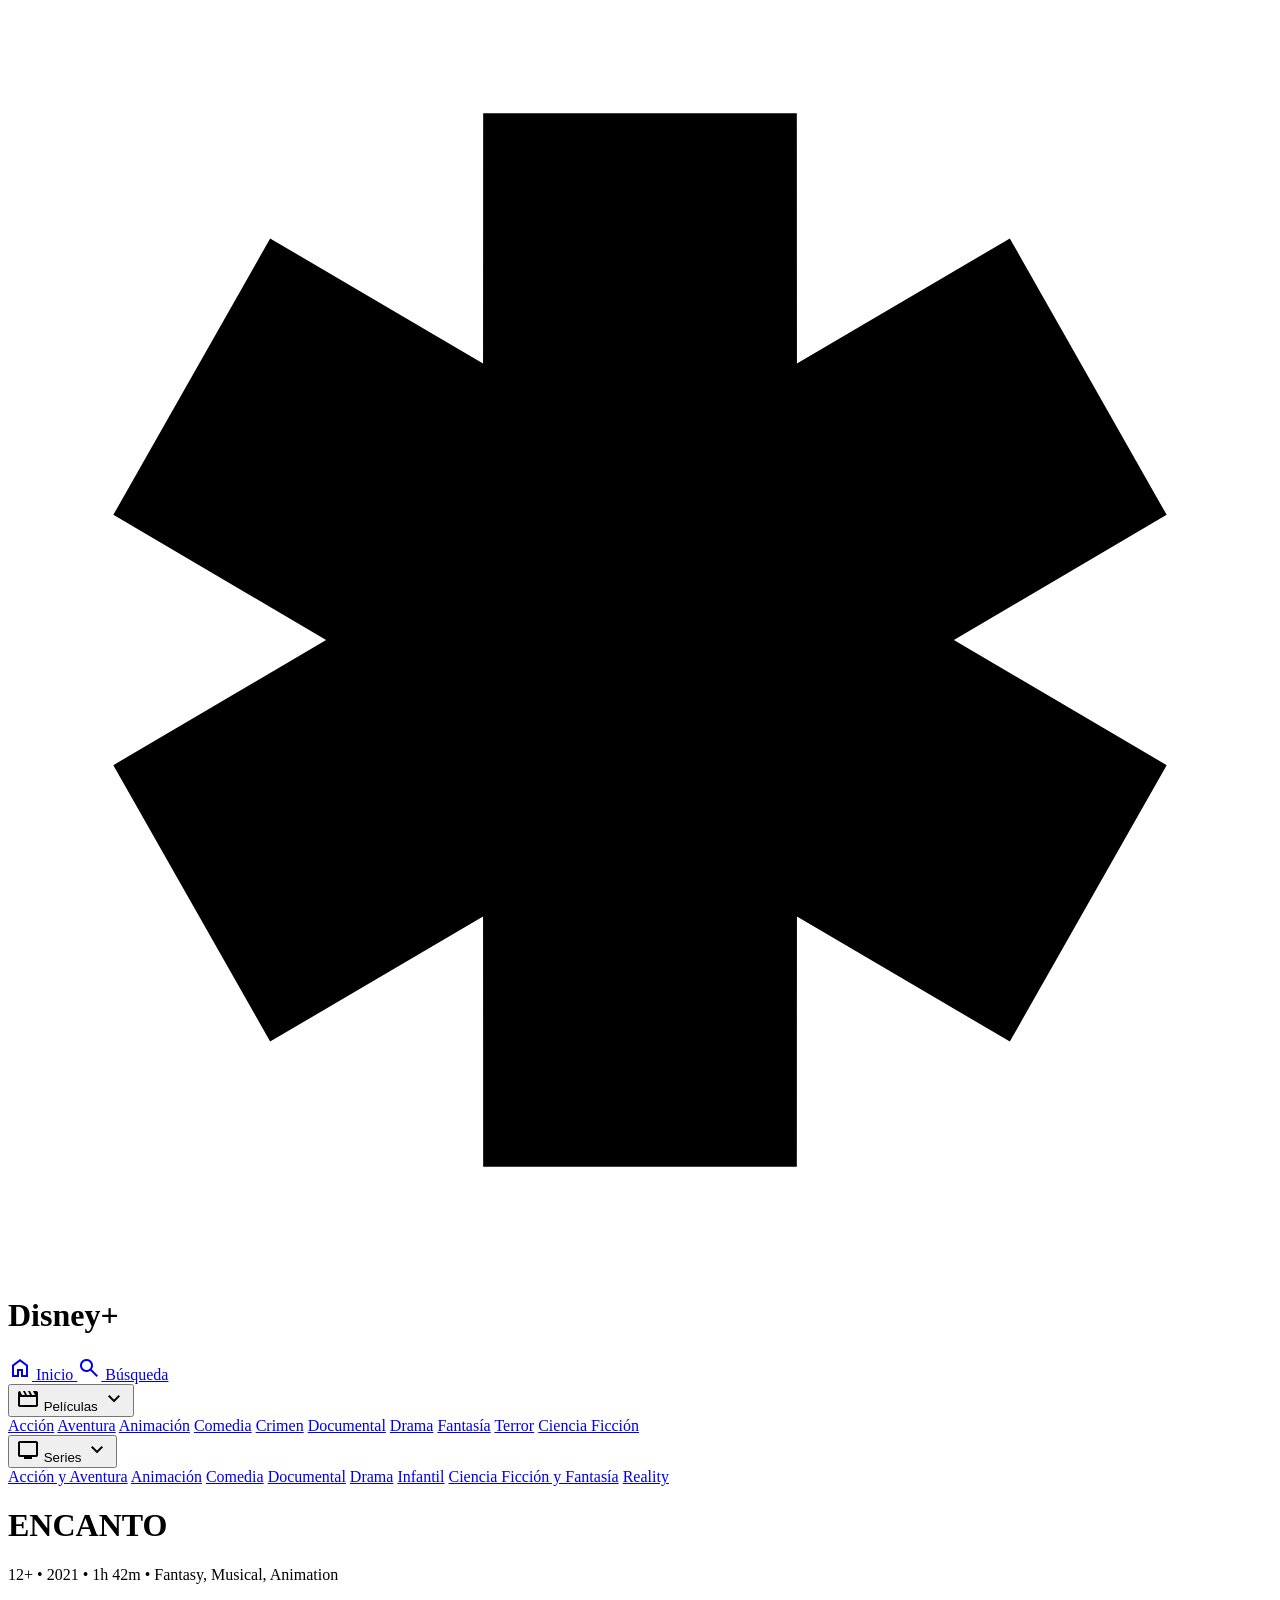
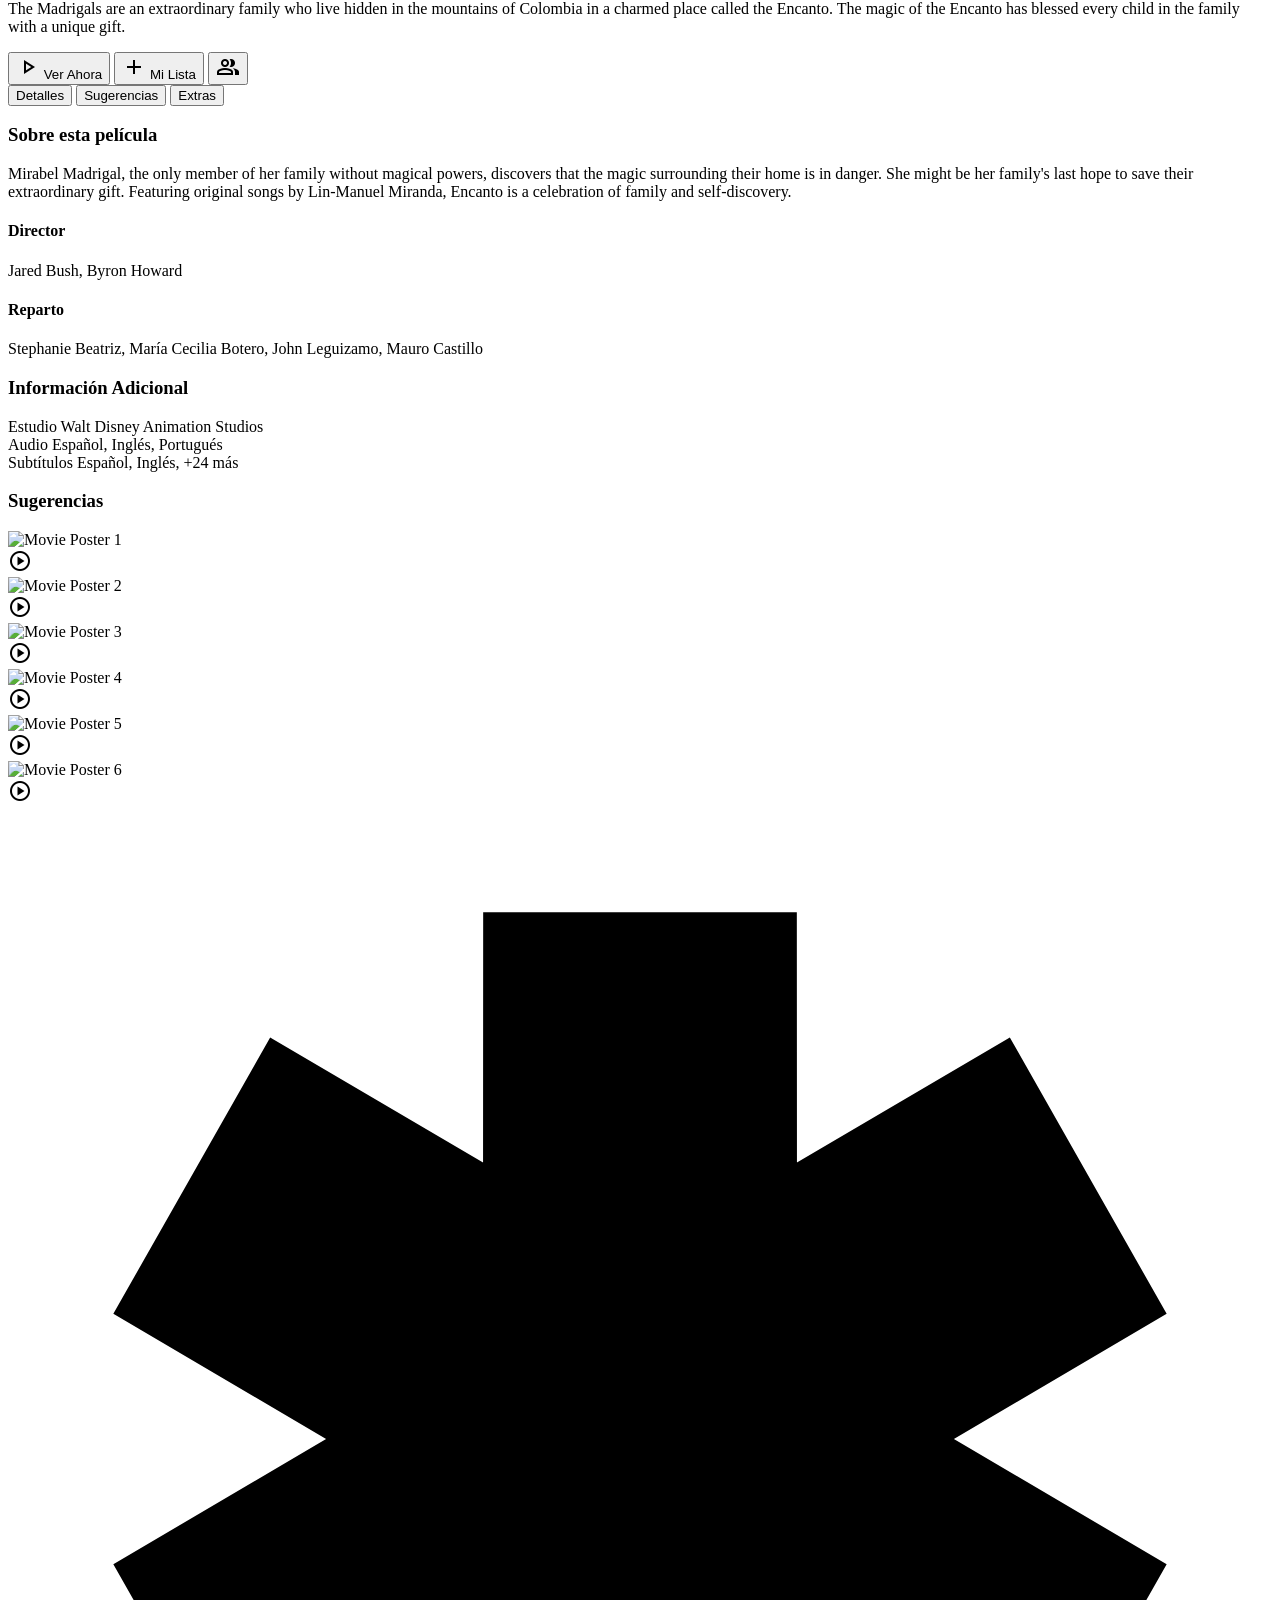
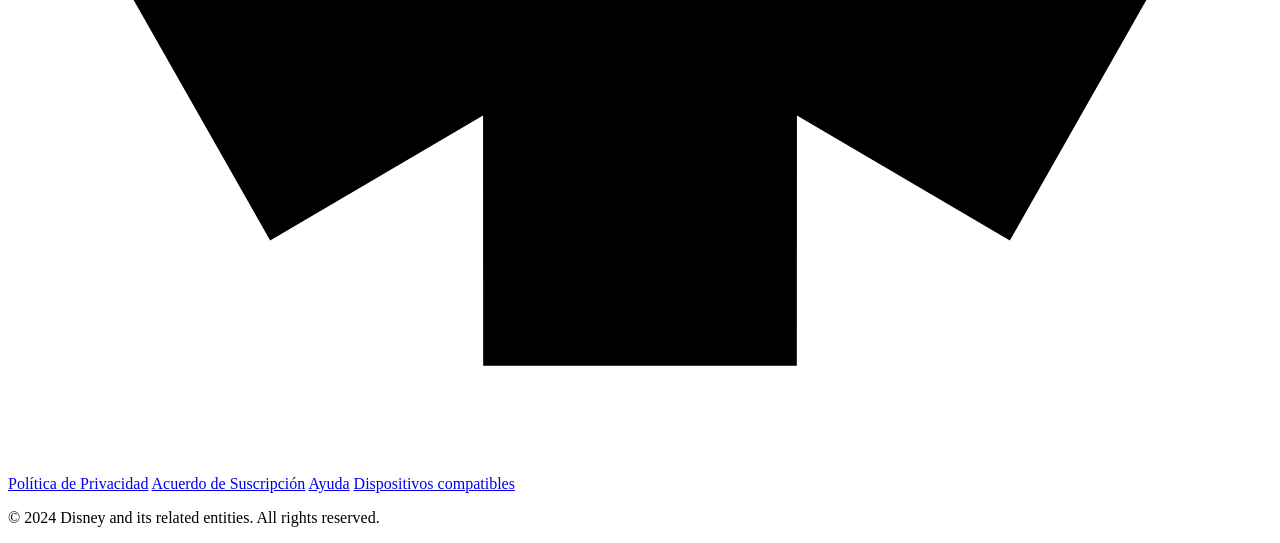
==== details.html @ 0bb7508c "Version 1 - Disney +" ====
<!DOCTYPE html>

<html class="dark" lang="es">

<head>
    <meta charset="utf-8" />
    <meta content="width=device-width, initial-scale=1.0" name="viewport" />
    <script src="https://cdn.tailwindcss.com?plugins=forms,container-queries"></script>
    <link href="https://fonts.googleapis.com/css2?family=Be+Vietnam+Pro:wght@400;500;700;900&amp;display=swap"
        rel="stylesheet" />
    <link
        href="https://fonts.googleapis.com/css2?family=Material+Symbols+Outlined:wght,FILL@100..700,0..1&amp;display=swap"
        rel="stylesheet" />
    <link
        href="https://fonts.googleapis.com/css2?family=Material+Symbols+Outlined:wght,FILL@100..700,0..1&amp;display=swap"
        rel="stylesheet" />
    <script id="tailwind-config">
        tailwind.config = {
            darkMode: "class",
            theme: {
                extend: {
                    colors: {
                        "primary": "#7C3AED",
                        "background-light": "#f5f7f8",
                        "background-dark": "#101822",
                    },
                    fontFamily: {
                        "display": ["Be Vietnam Pro", "sans-serif"]
                    },
                    borderRadius: { "DEFAULT": "0.25rem", "lg": "0.5rem", "xl": "0.75rem", "full": "9999px" },
                },
            },
        }
    </script>
    <title>Disney+ Cinematic Movie Details</title>
</head>

<body class="bg-background-light dark:bg-background-dark font-display text-white">
    <div class="relative flex h-auto min-h-screen w-full flex-col overflow-x-hidden">
        <!-- Top Navigation Bar -->
        <header
            class="fixed top-0 w-full z-50 flex items-center justify-between px-12 py-4 bg-gradient-to-b from-background-dark/80 to-transparent">
            <div class="flex items-center gap-10">
                <div class="flex items-center gap-2">
                    <div class="w-8 h-8 text-primary">
                        <svg fill="none" viewbox="0 0 48 48" xmlns="http://www.w3.org/2000/svg">
                            <path clip-rule="evenodd"
                                d="M12.0799 24L4 19.2479L9.95537 8.75216L18.04 13.4961L18.0446 4H29.9554L29.96 13.4961L38.0446 8.75216L44 19.2479L35.92 24L44 28.7521L38.0446 39.2479L29.96 34.5039L29.9554 44H18.0446L18.04 34.5039L9.95537 39.2479L4 28.7521L12.0799 24Z"
                                fill="currentColor" fill-rule="evenodd"></path>
                        </svg>
                    </div>
                    <h1 class="text-2xl font-black tracking-tight">Disney<span class="text-primary">+</span></h1>
                </div>
                <nav class="hidden md:flex items-center gap-8">
                    <a class="flex items-center gap-2 text-sm font-bold uppercase tracking-widest hover:text-primary transition-colors"
                        href="index.html">
                        <span class="material-symbols-outlined text-[20px]">home</span> Inicio
                    </a>
                    <a class="flex items-center gap-2 text-sm font-bold uppercase tracking-widest hover:text-primary transition-colors"
                        href="search.html">
                        <span class="material-symbols-outlined text-[20px]">search</span> Búsqueda
                    </a>

                    <div class="relative">
                        <button id="movies-menu-btn"
                            class="flex items-center gap-2 text-sm font-bold uppercase tracking-widest hover:text-primary transition-colors focus:outline-none">
                            <span class="material-symbols-outlined text-[20px]">movie</span> Películas
                            <span class="material-symbols-outlined text-[16px] transition-transform duration-200"
                                id="movies-arrow">expand_more</span>
                        </button>
                        <!-- Dropdown Menu -->
                        <div id="movies-dropdown"
                            class="hidden absolute top-full left-0 mt-2 w-56 bg-[#0E1016] border border-white/10 rounded-lg shadow-[0_4px_30px_rgba(0,0,0,0.5)] z-50 overflow-hidden transform origin-top transition-all duration-200 opacity-0 scale-95 translate-y-[-10px]">
                            <div class="py-2">
                                <a href="#"
                                    class="block px-5 py-3 text-sm font-medium text-white/70 hover:bg-white/10 hover:text-white hover:pl-7 transition-all duration-200">Acción</a>
                                <a href="#"
                                    class="block px-5 py-3 text-sm font-medium text-white/70 hover:bg-white/10 hover:text-white hover:pl-7 transition-all duration-200">Aventura</a>
                                <a href="#"
                                    class="block px-5 py-3 text-sm font-medium text-white/70 hover:bg-white/10 hover:text-white hover:pl-7 transition-all duration-200">Animación</a>
                                <a href="#"
                                    class="block px-5 py-3 text-sm font-medium text-white/70 hover:bg-white/10 hover:text-white hover:pl-7 transition-all duration-200">Comedia</a>
                                <a href="#"
                                    class="block px-5 py-3 text-sm font-medium text-white/70 hover:bg-white/10 hover:text-white hover:pl-7 transition-all duration-200">Crimen</a>
                                <a href="#"
                                    class="block px-5 py-3 text-sm font-medium text-white/70 hover:bg-white/10 hover:text-white hover:pl-7 transition-all duration-200">Documental</a>
                                <a href="#"
                                    class="block px-5 py-3 text-sm font-medium text-white/70 hover:bg-white/10 hover:text-white hover:pl-7 transition-all duration-200">Drama</a>
                                <a href="#"
                                    class="block px-5 py-3 text-sm font-medium text-white/70 hover:bg-white/10 hover:text-white hover:pl-7 transition-all duration-200">Fantasía</a>
                                <a href="#"
                                    class="block px-5 py-3 text-sm font-medium text-white/70 hover:bg-white/10 hover:text-white hover:pl-7 transition-all duration-200">Terror</a>
                                <a href="#"
                                    class="block px-5 py-3 text-sm font-medium text-white/70 hover:bg-white/10 hover:text-white hover:pl-7 transition-all duration-200">Ciencia
                                    Ficción</a>
                            </div>
                        </div>
                    </div>
                    <div class="relative">
                        <button id="series-menu-btn"
                            class="flex items-center gap-2 text-sm font-bold uppercase tracking-widest hover:text-primary transition-colors focus:outline-none">
                            <span class="material-symbols-outlined text-[20px]">tv</span> Series
                            <span class="material-symbols-outlined text-[16px] transition-transform duration-200"
                                id="series-arrow">expand_more</span>
                        </button>
                        <!-- Dropdown Menu -->
                        <div id="series-dropdown"
                            class="hidden absolute top-full left-0 mt-2 w-56 bg-[#0E1016] border border-white/10 rounded-lg shadow-[0_4px_30px_rgba(0,0,0,0.5)] z-50 overflow-hidden transform origin-top transition-all duration-200 opacity-0 scale-95 translate-y-[-10px]">
                            <div class="py-2">
                                <a href="#"
                                    class="block px-5 py-3 text-sm font-medium text-white/70 hover:bg-white/10 hover:text-white hover:pl-7 transition-all duration-200">Acción
                                    y Aventura</a>
                                <a href="#"
                                    class="block px-5 py-3 text-sm font-medium text-white/70 hover:bg-white/10 hover:text-white hover:pl-7 transition-all duration-200">Animación</a>
                                <a href="#"
                                    class="block px-5 py-3 text-sm font-medium text-white/70 hover:bg-white/10 hover:text-white hover:pl-7 transition-all duration-200">Comedia</a>
                                <a href="#"
                                    class="block px-5 py-3 text-sm font-medium text-white/70 hover:bg-white/10 hover:text-white hover:pl-7 transition-all duration-200">Documental</a>
                                <a href="#"
                                    class="block px-5 py-3 text-sm font-medium text-white/70 hover:bg-white/10 hover:text-white hover:pl-7 transition-all duration-200">Drama</a>
                                <a href="#"
                                    class="block px-5 py-3 text-sm font-medium text-white/70 hover:bg-white/10 hover:text-white hover:pl-7 transition-all duration-200">Infantil</a>
                                <a href="#"
                                    class="block px-5 py-3 text-sm font-medium text-white/70 hover:bg-white/10 hover:text-white hover:pl-7 transition-all duration-200">Ciencia
                                    Ficción
                                    y Fantasía</a>
                                <a href="#"
                                    class="block px-5 py-3 text-sm font-medium text-white/70 hover:bg-white/10 hover:text-white hover:pl-7 transition-all duration-200">Reality</a>
                            </div>
                        </div>
                    </div>
                </nav>
            </div>
            <div class="flex items-center gap-6">
                <div class="bg-center bg-no-repeat aspect-square bg-cover rounded-full size-10 border-2 border-primary/50 shadow-[0_0_15px_rgba(124,58,237,0.3)]"
                    data-alt="User profile avatar with a character"
                    style='background-image: url("https://lh3.googleusercontent.com/aida-public/[base64]");'>
                </div>
            </div>
        </header>
        <!-- Hero Section with Cinematic Image -->
        <main class="relative pt-16">
            <div class="w-full h-[85vh] relative overflow-hidden">
                <div class="absolute inset-0 bg-cover bg-center"
                    data-alt="Epic cinematic movie still from Encanto featuring the magical Madrigal house"
                    style='background-image: linear-gradient(to right, #101822 0%, rgba(16, 24, 34, 0.4) 40%, rgba(16, 24, 34, 0) 100%), linear-gradient(to top, #101822 5%, rgba(16, 24, 34, 0) 40%), url("https://lh3.googleusercontent.com/aida-public/[base64]");'>
                </div>
                <!-- Movie Content Overlay -->
                <div class="relative z-10 h-full max-w-[1440px] mx-auto px-20 flex flex-col justify-center">
                    <div class="max-w-2xl">
                        <!-- Movie Logo Area (Simulated with Headline) -->
                        <h1 class="text-white tracking-tighter text-[72px] font-black leading-none drop-shadow-2xl">
                            ENCANTO</h1>
                        <!-- Meta Info -->
                        <div class="flex items-center gap-3 text-white/80 text-lg font-medium py-6">
                            <span class="bg-white/20 px-2 py-0.5 rounded text-sm font-bold">12+</span>
                            <span>•</span>
                            <span>2021</span>
                            <span>•</span>
                            <span>1h 42m</span>
                            <span>•</span>
                            <span>Fantasy, Musical, Animation</span>
                        </div>
                        <p class="text-white/90 text-xl leading-relaxed mb-8 max-w-xl">
                            The Madrigals are an extraordinary family who live hidden in the mountains of Colombia in a
                            charmed place called the Encanto. The magic of the Encanto has blessed every child in the
                            family with a unique gift.
                        </p>
                        <!-- Action Buttons -->
                        <div class="flex gap-4">
                            <button
                                class="flex min-w-[180px] cursor-pointer items-center justify-center gap-3 rounded-lg h-14 px-8 bg-white text-black text-lg font-bold hover:bg-white/90 transition-colors uppercase tracking-widest">
                                <span class="material-symbols-outlined text-2xl fill-1">play_arrow</span>
                                <span>Ver Ahora</span>
                            </button>
                            <button
                                class="flex min-w-[180px] cursor-pointer items-center justify-center gap-3 rounded-lg h-14 px-8 bg-white/10 backdrop-blur-md text-white border border-white/20 text-lg font-bold hover:bg-white/20 transition-colors uppercase tracking-widest">
                                <span class="material-symbols-outlined text-2xl">add</span>
                                <span>Mi Lista</span>
                            </button>
                            <button
                                class="flex items-center justify-center size-14 rounded-full bg-white/10 backdrop-blur-md text-white border border-white/20 hover:bg-white/20 transition-colors">
                                <span class="material-symbols-outlined text-2xl">group</span>
                            </button>
                        </div>
                    </div>
                </div>
            </div>
            <!-- Tabs and Content Details -->
            <div class="bg-background-dark px-20 -mt-10 relative z-20 pb-20">
                <div class="border-b border-white/10 mb-8 flex gap-12">
                    <button
                        class="text-white text-lg font-bold py-4 border-b-4 border-white tracking-widest uppercase">Detalles</button>
                    <button
                        class="text-white/50 text-lg font-bold py-4 hover:text-white transition-colors tracking-widest uppercase">Sugerencias</button>
                    <button
                        class="text-white/50 text-lg font-bold py-4 hover:text-white transition-colors tracking-widest uppercase">Extras</button>
                </div>
                <div class="grid grid-cols-12 gap-12">
                    <div class="col-span-8">
                        <h3 class="text-2xl font-bold mb-4">Sobre esta película</h3>
                        <p class="text-white/70 text-lg leading-relaxed">
                            Mirabel Madrigal, the only member of her family without magical powers, discovers that the
                            magic surrounding their home is in danger. She might be her family's last hope to save their
                            extraordinary gift. Featuring original songs by Lin-Manuel Miranda, Encanto is a celebration
                            of family and self-discovery.
                        </p>
                        <div class="mt-8 grid grid-cols-2 gap-8">
                            <div>
                                <h4 class="text-white/40 uppercase text-xs font-black tracking-widest mb-2">Director
                                </h4>
                                <p class="text-white text-lg font-medium">Jared Bush, Byron Howard</p>
                            </div>
                            <div>
                                <h4 class="text-white/40 uppercase text-xs font-black tracking-widest mb-2">Reparto</h4>
                                <p class="text-white text-lg font-medium leading-relaxed">Stephanie Beatriz, María
                                    Cecilia Botero, John Leguizamo, Mauro Castillo</p>
                            </div>
                        </div>
                    </div>
                    <div class="col-span-4 bg-white/5 p-6 rounded-xl border border-white/10">
                        <h3 class="text-xl font-bold mb-4">Información Adicional</h3>
                        <div class="space-y-4">
                            <div class="flex justify-between border-b border-white/5 pb-2">
                                <span class="text-white/50">Estudio</span>
                                <span class="font-medium text-white/90">Walt Disney Animation Studios</span>
                            </div>
                            <div class="flex justify-between border-b border-white/5 pb-2">
                                <span class="text-white/50">Audio</span>
                                <span class="font-medium text-white/90">Español, Inglés, Portugués</span>
                            </div>
                            <div class="flex justify-between border-b border-white/5 pb-2">
                                <span class="text-white/50">Subtítulos</span>
                                <span class="font-medium text-white/90">Español, Inglés, +24 más</span>
                            </div>
                        </div>
                    </div>
                </div>
                <!-- Suggestions Section Preview -->
                <div class="mt-16">
                    <h3 class="text-2xl font-bold mb-6">Sugerencias</h3>
                    <div class="grid grid-cols-6 gap-4">
                        <div class="aspect-[2/3] bg-white/10 rounded-lg overflow-hidden relative group cursor-pointer border border-white/5"
                            data-alt="Movie poster for Luca">
                            <img alt="Movie Poster 1"
                                class="w-full h-full object-cover group-hover:scale-105 transition-transform"
                                src="https://lh3.googleusercontent.com/aida-public/[base64]" />
                            <div
                                class="absolute inset-0 bg-black/0 group-hover:bg-black/40 transition-colors flex items-center justify-center opacity-0 group-hover:opacity-100">
                                <span class="material-symbols-outlined text-4xl text-white">play_circle</span>
                            </div>
                        </div>
                        <div class="aspect-[2/3] bg-white/10 rounded-lg overflow-hidden relative group cursor-pointer border border-white/5"
                            data-alt="Movie poster for Raya and the Last Dragon">
                            <img alt="Movie Poster 2"
                                class="w-full h-full object-cover group-hover:scale-105 transition-transform"
                                src="https://lh3.googleusercontent.com/aida-public/[base64]" />
                            <div
                                class="absolute inset-0 bg-black/0 group-hover:bg-black/40 transition-colors flex items-center justify-center opacity-0 group-hover:opacity-100">
                                <span class="material-symbols-outlined text-4xl text-white">play_circle</span>
                            </div>
                        </div>
                        <div class="aspect-[2/3] bg-white/10 rounded-lg overflow-hidden relative group cursor-pointer border border-white/5"
                            data-alt="Movie poster for Frozen II">
                            <img alt="Movie Poster 3"
                                class="w-full h-full object-cover group-hover:scale-105 transition-transform"
                                src="https://lh3.googleusercontent.com/aida-public/[base64]" />
                            <div
                                class="absolute inset-0 bg-black/0 group-hover:bg-black/40 transition-colors flex items-center justify-center opacity-0 group-hover:opacity-100">
                                <span class="material-symbols-outlined text-4xl text-white">play_circle</span>
                            </div>
                        </div>
                        <div class="aspect-[2/3] bg-white/10 rounded-lg overflow-hidden relative group cursor-pointer border border-white/5"
                            data-alt="Movie poster for Moana">
                            <img alt="Movie Poster 4"
                                class="w-full h-full object-cover group-hover:scale-105 transition-transform"
                                src="https://lh3.googleusercontent.com/aida-public/[base64]" />
                            <div
                                class="absolute inset-0 bg-black/0 group-hover:bg-black/40 transition-colors flex items-center justify-center opacity-0 group-hover:opacity-100">
                                <span class="material-symbols-outlined text-4xl text-white">play_circle</span>
                            </div>
                        </div>
                        <div class="aspect-[2/3] bg-white/10 rounded-lg overflow-hidden relative group cursor-pointer border border-white/5"
                            data-alt="Movie poster for Coco">
                            <img alt="Movie Poster 5"
                                class="w-full h-full object-cover group-hover:scale-105 transition-transform"
                                src="https://lh3.googleusercontent.com/aida-public/[base64]" />
                            <div
                                class="absolute inset-0 bg-black/0 group-hover:bg-black/40 transition-colors flex items-center justify-center opacity-0 group-hover:opacity-100">
                                <span class="material-symbols-outlined text-4xl text-white">play_circle</span>
                            </div>
                        </div>
                        <div class="aspect-[2/3] bg-white/10 rounded-lg overflow-hidden relative group cursor-pointer border border-white/5"
                            data-alt="Movie poster for Onward">
                            <img alt="Movie Poster 6"
                                class="w-full h-full object-cover group-hover:scale-105 transition-transform"
                                src="https://lh3.googleusercontent.com/aida-public/[base64]" />
                            <div
                                class="absolute inset-0 bg-black/0 group-hover:bg-black/40 transition-colors flex items-center justify-center opacity-0 group-hover:opacity-100">
                                <span class="material-symbols-outlined text-4xl text-white">play_circle</span>
                            </div>
                        </div>
                    </div>
                </div>
            </div>
        </main>
        <!-- Simple Footer -->
        <footer class="w-full bg-background-dark/50 border-t border-white/10 py-10 px-20">
            <div class="flex flex-col items-center gap-6">
                <div class="size-10 text-white opacity-50">
                    <svg fill="none" viewbox="0 0 48 48" xmlns="http://www.w3.org/2000/svg">
                        <path clip-rule="evenodd"
                            d="M12.0799 24L4 19.2479L9.95537 8.75216L18.04 13.4961L18.0446 4H29.9554L29.96 13.4961L38.0446 8.75216L44 19.2479L35.92 24L44 28.7521L38.0446 39.2479L29.96 34.5039L29.9554 44H18.0446L18.04 34.5039L9.95537 39.2479L4 28.7521L12.0799 24Z"
                            fill="currentColor" fill-rule="evenodd"></path>
                    </svg>
                </div>
                <div class="flex gap-8 text-white/40 text-sm font-medium">
                    <a class="hover:text-white transition-colors" href="#">Política de Privacidad</a>
                    <a class="hover:text-white transition-colors" href="#">Acuerdo de Suscripción</a>
                    <a class="hover:text-white transition-colors" href="#">Ayuda</a>
                    <a class="hover:text-white transition-colors" href="#">Dispositivos compatibles</a>
                </div>
                <p class="text-white/30 text-xs">© 2024 Disney and its related entities. All rights reserved.</p>
            </div>
        </footer>
    </div>
    <script src="index.js"></script>
</body>

</html>
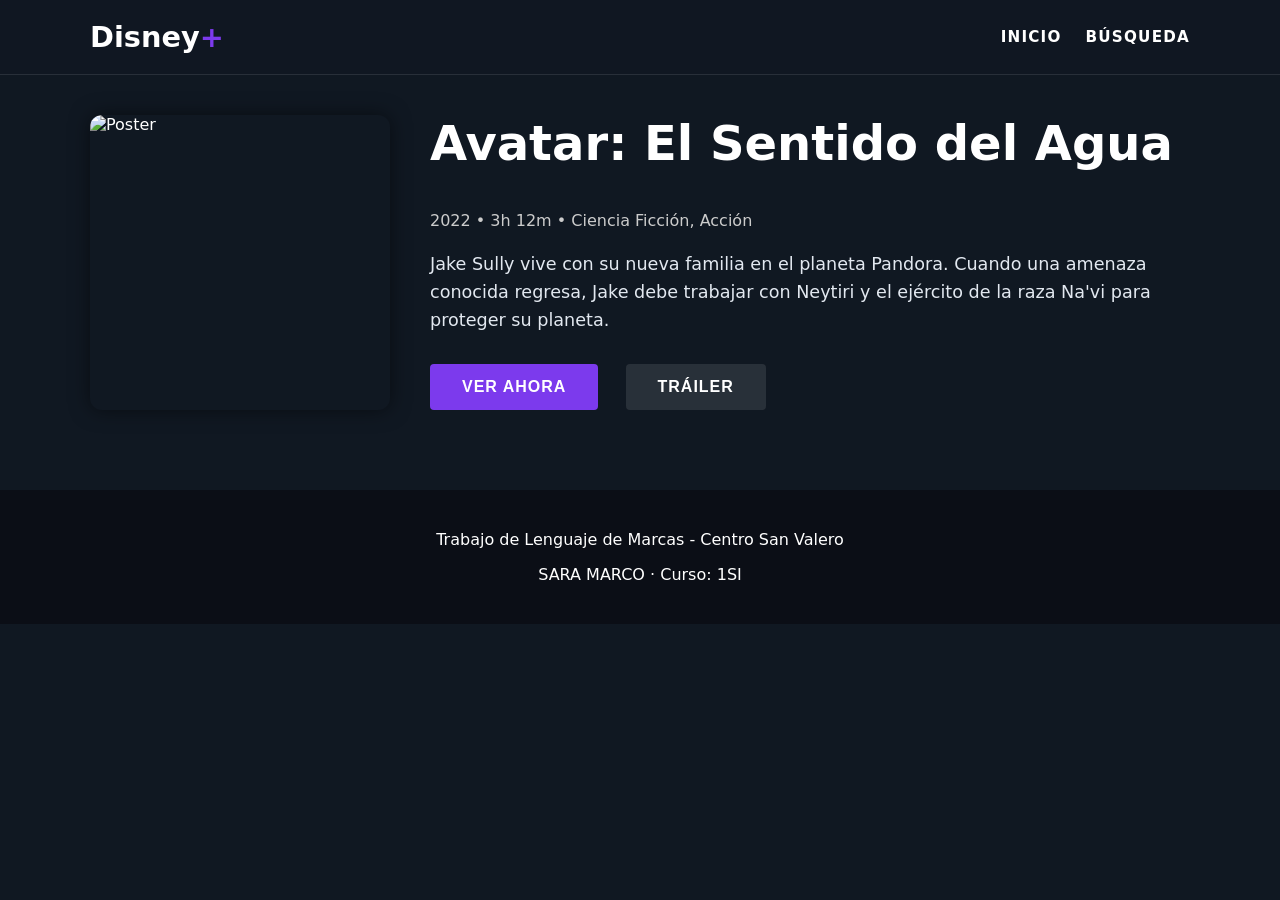
==== commit 77bd0243: "Add files via upload Otra version de Disney un poco mas sencilla, pendiente de mejorar" ====
--- a/details.html
+++ b/details.html
@@ -1,330 +1,52 @@
-<!DOCTYPE html>
-
-<html class="dark" lang="es">
-
-<head>
-    <meta charset="utf-8" />
-    <meta content="width=device-width, initial-scale=1.0" name="viewport" />
-    <script src="https://cdn.tailwindcss.com?plugins=forms,container-queries"></script>
-    <link href="https://fonts.googleapis.com/css2?family=Be+Vietnam+Pro:wght@400;500;700;900&amp;display=swap"
-        rel="stylesheet" />
-    <link
-        href="https://fonts.googleapis.com/css2?family=Material+Symbols+Outlined:wght,FILL@100..700,0..1&amp;display=swap"
-        rel="stylesheet" />
-    <link
-        href="https://fonts.googleapis.com/css2?family=Material+Symbols+Outlined:wght,FILL@100..700,0..1&amp;display=swap"
-        rel="stylesheet" />
-    <script id="tailwind-config">
-        tailwind.config = {
-            darkMode: "class",
-            theme: {
-                extend: {
-                    colors: {
-                        "primary": "#7C3AED",
-                        "background-light": "#f5f7f8",
-                        "background-dark": "#101822",
-                    },
-                    fontFamily: {
-                        "display": ["Be Vietnam Pro", "sans-serif"]
-                    },
-                    borderRadius: { "DEFAULT": "0.25rem", "lg": "0.5rem", "xl": "0.75rem", "full": "9999px" },
-                },
-            },
-        }
-    </script>
-    <title>Disney+ Cinematic Movie Details</title>
-</head>
-
-<body class="bg-background-light dark:bg-background-dark font-display text-white">
-    <div class="relative flex h-auto min-h-screen w-full flex-col overflow-x-hidden">
-        <!-- Top Navigation Bar -->
-        <header
-            class="fixed top-0 w-full z-50 flex items-center justify-between px-12 py-4 bg-gradient-to-b from-background-dark/80 to-transparent">
-            <div class="flex items-center gap-10">
-                <div class="flex items-center gap-2">
-                    <div class="w-8 h-8 text-primary">
-                        <svg fill="none" viewbox="0 0 48 48" xmlns="http://www.w3.org/2000/svg">
-                            <path clip-rule="evenodd"
-                                d="M12.0799 24L4 19.2479L9.95537 8.75216L18.04 13.4961L18.0446 4H29.9554L29.96 13.4961L38.0446 8.75216L44 19.2479L35.92 24L44 28.7521L38.0446 39.2479L29.96 34.5039L29.9554 44H18.0446L18.04 34.5039L9.95537 39.2479L4 28.7521L12.0799 24Z"
-                                fill="currentColor" fill-rule="evenodd"></path>
-                        </svg>
-                    </div>
-                    <h1 class="text-2xl font-black tracking-tight">Disney<span class="text-primary">+</span></h1>
-                </div>
-                <nav class="hidden md:flex items-center gap-8">
-                    <a class="flex items-center gap-2 text-sm font-bold uppercase tracking-widest hover:text-primary transition-colors"
-                        href="index.html">
-                        <span class="material-symbols-outlined text-[20px]">home</span> Inicio
-                    </a>
-                    <a class="flex items-center gap-2 text-sm font-bold uppercase tracking-widest hover:text-primary transition-colors"
-                        href="search.html">
-                        <span class="material-symbols-outlined text-[20px]">search</span> Búsqueda
-                    </a>
-
-                    <div class="relative">
-                        <button id="movies-menu-btn"
-                            class="flex items-center gap-2 text-sm font-bold uppercase tracking-widest hover:text-primary transition-colors focus:outline-none">
-                            <span class="material-symbols-outlined text-[20px]">movie</span> Películas
-                            <span class="material-symbols-outlined text-[16px] transition-transform duration-200"
-                                id="movies-arrow">expand_more</span>
-                        </button>
-                        <!-- Dropdown Menu -->
-                        <div id="movies-dropdown"
-                            class="hidden absolute top-full left-0 mt-2 w-56 bg-[#0E1016] border border-white/10 rounded-lg shadow-[0_4px_30px_rgba(0,0,0,0.5)] z-50 overflow-hidden transform origin-top transition-all duration-200 opacity-0 scale-95 translate-y-[-10px]">
-                            <div class="py-2">
-                                <a href="#"
-                                    class="block px-5 py-3 text-sm font-medium text-white/70 hover:bg-white/10 hover:text-white hover:pl-7 transition-all duration-200">Acción</a>
-                                <a href="#"
-                                    class="block px-5 py-3 text-sm font-medium text-white/70 hover:bg-white/10 hover:text-white hover:pl-7 transition-all duration-200">Aventura</a>
-                                <a href="#"
-                                    class="block px-5 py-3 text-sm font-medium text-white/70 hover:bg-white/10 hover:text-white hover:pl-7 transition-all duration-200">Animación</a>
-                                <a href="#"
-                                    class="block px-5 py-3 text-sm font-medium text-white/70 hover:bg-white/10 hover:text-white hover:pl-7 transition-all duration-200">Comedia</a>
-                                <a href="#"
-                                    class="block px-5 py-3 text-sm font-medium text-white/70 hover:bg-white/10 hover:text-white hover:pl-7 transition-all duration-200">Crimen</a>
-                                <a href="#"
-                                    class="block px-5 py-3 text-sm font-medium text-white/70 hover:bg-white/10 hover:text-white hover:pl-7 transition-all duration-200">Documental</a>
-                                <a href="#"
-                                    class="block px-5 py-3 text-sm font-medium text-white/70 hover:bg-white/10 hover:text-white hover:pl-7 transition-all duration-200">Drama</a>
-                                <a href="#"
-                                    class="block px-5 py-3 text-sm font-medium text-white/70 hover:bg-white/10 hover:text-white hover:pl-7 transition-all duration-200">Fantasía</a>
-                                <a href="#"
-                                    class="block px-5 py-3 text-sm font-medium text-white/70 hover:bg-white/10 hover:text-white hover:pl-7 transition-all duration-200">Terror</a>
-                                <a href="#"
-                                    class="block px-5 py-3 text-sm font-medium text-white/70 hover:bg-white/10 hover:text-white hover:pl-7 transition-all duration-200">Ciencia
-                                    Ficción</a>
-                            </div>
-                        </div>
-                    </div>
-                    <div class="relative">
-                        <button id="series-menu-btn"
-                            class="flex items-center gap-2 text-sm font-bold uppercase tracking-widest hover:text-primary transition-colors focus:outline-none">
-                            <span class="material-symbols-outlined text-[20px]">tv</span> Series
-                            <span class="material-symbols-outlined text-[16px] transition-transform duration-200"
-                                id="series-arrow">expand_more</span>
-                        </button>
-                        <!-- Dropdown Menu -->
-                        <div id="series-dropdown"
-                            class="hidden absolute top-full left-0 mt-2 w-56 bg-[#0E1016] border border-white/10 rounded-lg shadow-[0_4px_30px_rgba(0,0,0,0.5)] z-50 overflow-hidden transform origin-top transition-all duration-200 opacity-0 scale-95 translate-y-[-10px]">
-                            <div class="py-2">
-                                <a href="#"
-                                    class="block px-5 py-3 text-sm font-medium text-white/70 hover:bg-white/10 hover:text-white hover:pl-7 transition-all duration-200">Acción
-                                    y Aventura</a>
-                                <a href="#"
-                                    class="block px-5 py-3 text-sm font-medium text-white/70 hover:bg-white/10 hover:text-white hover:pl-7 transition-all duration-200">Animación</a>
-                                <a href="#"
-                                    class="block px-5 py-3 text-sm font-medium text-white/70 hover:bg-white/10 hover:text-white hover:pl-7 transition-all duration-200">Comedia</a>
-                                <a href="#"
-                                    class="block px-5 py-3 text-sm font-medium text-white/70 hover:bg-white/10 hover:text-white hover:pl-7 transition-all duration-200">Documental</a>
-                                <a href="#"
-                                    class="block px-5 py-3 text-sm font-medium text-white/70 hover:bg-white/10 hover:text-white hover:pl-7 transition-all duration-200">Drama</a>
-                                <a href="#"
-                                    class="block px-5 py-3 text-sm font-medium text-white/70 hover:bg-white/10 hover:text-white hover:pl-7 transition-all duration-200">Infantil</a>
-                                <a href="#"
-                                    class="block px-5 py-3 text-sm font-medium text-white/70 hover:bg-white/10 hover:text-white hover:pl-7 transition-all duration-200">Ciencia
-                                    Ficción
-                                    y Fantasía</a>
-                                <a href="#"
-                                    class="block px-5 py-3 text-sm font-medium text-white/70 hover:bg-white/10 hover:text-white hover:pl-7 transition-all duration-200">Reality</a>
-                            </div>
-                        </div>
-                    </div>
-                </nav>
-            </div>
-            <div class="flex items-center gap-6">
-                <div class="bg-center bg-no-repeat aspect-square bg-cover rounded-full size-10 border-2 border-primary/50 shadow-[0_0_15px_rgba(124,58,237,0.3)]"
-                    data-alt="User profile avatar with a character"
-                    style='background-image: url("https://lh3.googleusercontent.com/aida-public/[base64]");'>
-                </div>
-            </div>
-        </header>
-        <!-- Hero Section with Cinematic Image -->
-        <main class="relative pt-16">
-            <div class="w-full h-[85vh] relative overflow-hidden">
-                <div class="absolute inset-0 bg-cover bg-center"
-                    data-alt="Epic cinematic movie still from Encanto featuring the magical Madrigal house"
-                    style='background-image: linear-gradient(to right, #101822 0%, rgba(16, 24, 34, 0.4) 40%, rgba(16, 24, 34, 0) 100%), linear-gradient(to top, #101822 5%, rgba(16, 24, 34, 0) 40%), url("https://lh3.googleusercontent.com/aida-public/[base64]");'>
-                </div>
-                <!-- Movie Content Overlay -->
-                <div class="relative z-10 h-full max-w-[1440px] mx-auto px-20 flex flex-col justify-center">
-                    <div class="max-w-2xl">
-                        <!-- Movie Logo Area (Simulated with Headline) -->
-                        <h1 class="text-white tracking-tighter text-[72px] font-black leading-none drop-shadow-2xl">
-                            ENCANTO</h1>
-                        <!-- Meta Info -->
-                        <div class="flex items-center gap-3 text-white/80 text-lg font-medium py-6">
-                            <span class="bg-white/20 px-2 py-0.5 rounded text-sm font-bold">12+</span>
-                            <span>•</span>
-                            <span>2021</span>
-                            <span>•</span>
-                            <span>1h 42m</span>
-                            <span>•</span>
-                            <span>Fantasy, Musical, Animation</span>
-                        </div>
-                        <p class="text-white/90 text-xl leading-relaxed mb-8 max-w-xl">
-                            The Madrigals are an extraordinary family who live hidden in the mountains of Colombia in a
-                            charmed place called the Encanto. The magic of the Encanto has blessed every child in the
-                            family with a unique gift.
-                        </p>
-                        <!-- Action Buttons -->
-                        <div class="flex gap-4">
-                            <button
-                                class="flex min-w-[180px] cursor-pointer items-center justify-center gap-3 rounded-lg h-14 px-8 bg-white text-black text-lg font-bold hover:bg-white/90 transition-colors uppercase tracking-widest">
-                                <span class="material-symbols-outlined text-2xl fill-1">play_arrow</span>
-                                <span>Ver Ahora</span>
-                            </button>
-                            <button
-                                class="flex min-w-[180px] cursor-pointer items-center justify-center gap-3 rounded-lg h-14 px-8 bg-white/10 backdrop-blur-md text-white border border-white/20 text-lg font-bold hover:bg-white/20 transition-colors uppercase tracking-widest">
-                                <span class="material-symbols-outlined text-2xl">add</span>
-                                <span>Mi Lista</span>
-                            </button>
-                            <button
-                                class="flex items-center justify-center size-14 rounded-full bg-white/10 backdrop-blur-md text-white border border-white/20 hover:bg-white/20 transition-colors">
-                                <span class="material-symbols-outlined text-2xl">group</span>
-                            </button>
-                        </div>
-                    </div>
-                </div>
-            </div>
-            <!-- Tabs and Content Details -->
-            <div class="bg-background-dark px-20 -mt-10 relative z-20 pb-20">
-                <div class="border-b border-white/10 mb-8 flex gap-12">
-                    <button
-                        class="text-white text-lg font-bold py-4 border-b-4 border-white tracking-widest uppercase">Detalles</button>
-                    <button
-                        class="text-white/50 text-lg font-bold py-4 hover:text-white transition-colors tracking-widest uppercase">Sugerencias</button>
-                    <button
-                        class="text-white/50 text-lg font-bold py-4 hover:text-white transition-colors tracking-widest uppercase">Extras</button>
-                </div>
-                <div class="grid grid-cols-12 gap-12">
-                    <div class="col-span-8">
-                        <h3 class="text-2xl font-bold mb-4">Sobre esta película</h3>
-                        <p class="text-white/70 text-lg leading-relaxed">
-                            Mirabel Madrigal, the only member of her family without magical powers, discovers that the
-                            magic surrounding their home is in danger. She might be her family's last hope to save their
-                            extraordinary gift. Featuring original songs by Lin-Manuel Miranda, Encanto is a celebration
-                            of family and self-discovery.
-                        </p>
-                        <div class="mt-8 grid grid-cols-2 gap-8">
-                            <div>
-                                <h4 class="text-white/40 uppercase text-xs font-black tracking-widest mb-2">Director
-                                </h4>
-                                <p class="text-white text-lg font-medium">Jared Bush, Byron Howard</p>
-                            </div>
-                            <div>
-                                <h4 class="text-white/40 uppercase text-xs font-black tracking-widest mb-2">Reparto</h4>
-                                <p class="text-white text-lg font-medium leading-relaxed">Stephanie Beatriz, María
-                                    Cecilia Botero, John Leguizamo, Mauro Castillo</p>
-                            </div>
-                        </div>
-                    </div>
-                    <div class="col-span-4 bg-white/5 p-6 rounded-xl border border-white/10">
-                        <h3 class="text-xl font-bold mb-4">Información Adicional</h3>
-                        <div class="space-y-4">
-                            <div class="flex justify-between border-b border-white/5 pb-2">
-                                <span class="text-white/50">Estudio</span>
-                                <span class="font-medium text-white/90">Walt Disney Animation Studios</span>
-                            </div>
-                            <div class="flex justify-between border-b border-white/5 pb-2">
-                                <span class="text-white/50">Audio</span>
-                                <span class="font-medium text-white/90">Español, Inglés, Portugués</span>
-                            </div>
-                            <div class="flex justify-between border-b border-white/5 pb-2">
-                                <span class="text-white/50">Subtítulos</span>
-                                <span class="font-medium text-white/90">Español, Inglés, +24 más</span>
-                            </div>
-                        </div>
-                    </div>
-                </div>
-                <!-- Suggestions Section Preview -->
-                <div class="mt-16">
-                    <h3 class="text-2xl font-bold mb-6">Sugerencias</h3>
-                    <div class="grid grid-cols-6 gap-4">
-                        <div class="aspect-[2/3] bg-white/10 rounded-lg overflow-hidden relative group cursor-pointer border border-white/5"
-                            data-alt="Movie poster for Luca">
-                            <img alt="Movie Poster 1"
-                                class="w-full h-full object-cover group-hover:scale-105 transition-transform"
-                                src="https://lh3.googleusercontent.com/aida-public/[base64]" />
-                            <div
-                                class="absolute inset-0 bg-black/0 group-hover:bg-black/40 transition-colors flex items-center justify-center opacity-0 group-hover:opacity-100">
-                                <span class="material-symbols-outlined text-4xl text-white">play_circle</span>
-                            </div>
-                        </div>
-                        <div class="aspect-[2/3] bg-white/10 rounded-lg overflow-hidden relative group cursor-pointer border border-white/5"
-                            data-alt="Movie poster for Raya and the Last Dragon">
-                            <img alt="Movie Poster 2"
-                                class="w-full h-full object-cover group-hover:scale-105 transition-transform"
-                                src="https://lh3.googleusercontent.com/aida-public/[base64]" />
-                            <div
-                                class="absolute inset-0 bg-black/0 group-hover:bg-black/40 transition-colors flex items-center justify-center opacity-0 group-hover:opacity-100">
-                                <span class="material-symbols-outlined text-4xl text-white">play_circle</span>
-                            </div>
-                        </div>
-                        <div class="aspect-[2/3] bg-white/10 rounded-lg overflow-hidden relative group cursor-pointer border border-white/5"
-                            data-alt="Movie poster for Frozen II">
-                            <img alt="Movie Poster 3"
-                                class="w-full h-full object-cover group-hover:scale-105 transition-transform"
-                                src="https://lh3.googleusercontent.com/aida-public/[base64]" />
-                            <div
-                                class="absolute inset-0 bg-black/0 group-hover:bg-black/40 transition-colors flex items-center justify-center opacity-0 group-hover:opacity-100">
-                                <span class="material-symbols-outlined text-4xl text-white">play_circle</span>
-                            </div>
-                        </div>
-                        <div class="aspect-[2/3] bg-white/10 rounded-lg overflow-hidden relative group cursor-pointer border border-white/5"
-                            data-alt="Movie poster for Moana">
-                            <img alt="Movie Poster 4"
-                                class="w-full h-full object-cover group-hover:scale-105 transition-transform"
-                                src="https://lh3.googleusercontent.com/aida-public/[base64]" />
-                            <div
-                                class="absolute inset-0 bg-black/0 group-hover:bg-black/40 transition-colors flex items-center justify-center opacity-0 group-hover:opacity-100">
-                                <span class="material-symbols-outlined text-4xl text-white">play_circle</span>
-                            </div>
-                        </div>
-                        <div class="aspect-[2/3] bg-white/10 rounded-lg overflow-hidden relative group cursor-pointer border border-white/5"
-                            data-alt="Movie poster for Coco">
-                            <img alt="Movie Poster 5"
-                                class="w-full h-full object-cover group-hover:scale-105 transition-transform"
-                                src="https://lh3.googleusercontent.com/aida-public/[base64]" />
-                            <div
-                                class="absolute inset-0 bg-black/0 group-hover:bg-black/40 transition-colors flex items-center justify-center opacity-0 group-hover:opacity-100">
-                                <span class="material-symbols-outlined text-4xl text-white">play_circle</span>
-                            </div>
-                        </div>
-                        <div class="aspect-[2/3] bg-white/10 rounded-lg overflow-hidden relative group cursor-pointer border border-white/5"
-                            data-alt="Movie poster for Onward">
-                            <img alt="Movie Poster 6"
-                                class="w-full h-full object-cover group-hover:scale-105 transition-transform"
-                                src="https://lh3.googleusercontent.com/aida-public/[base64]" />
-                            <div
-                                class="absolute inset-0 bg-black/0 group-hover:bg-black/40 transition-colors flex items-center justify-center opacity-0 group-hover:opacity-100">
-                                <span class="material-symbols-outlined text-4xl text-white">play_circle</span>
-                            </div>
-                        </div>
-                    </div>
-                </div>
-            </div>
-        </main>
-        <!-- Simple Footer -->
-        <footer class="w-full bg-background-dark/50 border-t border-white/10 py-10 px-20">
-            <div class="flex flex-col items-center gap-6">
-                <div class="size-10 text-white opacity-50">
-                    <svg fill="none" viewbox="0 0 48 48" xmlns="http://www.w3.org/2000/svg">
-                        <path clip-rule="evenodd"
-                            d="M12.0799 24L4 19.2479L9.95537 8.75216L18.04 13.4961L18.0446 4H29.9554L29.96 13.4961L38.0446 8.75216L44 19.2479L35.92 24L44 28.7521L38.0446 39.2479L29.96 34.5039L29.9554 44H18.0446L18.04 34.5039L9.95537 39.2479L4 28.7521L12.0799 24Z"
-                            fill="currentColor" fill-rule="evenodd"></path>
-                    </svg>
-                </div>
-                <div class="flex gap-8 text-white/40 text-sm font-medium">
-                    <a class="hover:text-white transition-colors" href="#">Política de Privacidad</a>
-                    <a class="hover:text-white transition-colors" href="#">Acuerdo de Suscripción</a>
-                    <a class="hover:text-white transition-colors" href="#">Ayuda</a>
-                    <a class="hover:text-white transition-colors" href="#">Dispositivos compatibles</a>
-                </div>
-                <p class="text-white/30 text-xs">© 2024 Disney and its related entities. All rights reserved.</p>
-            </div>
-        </footer>
-    </div>
-    <script src="index.js"></script>
-</body>
-
+<!DOCTYPE html>
+<html lang="es">
+
+<head>
+    <meta charset="UTF-8">
+    <meta name="viewport" content="width=device-width, initial-scale=1.0">
+    <title>Detalles - Disney+ Clone</title>
+    <link rel="stylesheet" href="style.css">
+</head>
+
+<body>
+    <header class="site-header">
+        <div class="container header-inner">
+            <h1 class="site-title">Disney<span class="accent">+</span></h1>
+            <nav class="main-nav">
+                <a href="index.html">INICIO</a>
+                <a href="search.html">BÚSQUEDA</a>
+            </nav>
+        </div>
+    </header>
+
+    <main class="container">
+        <div class="movie-details" style="padding: 40px 0; display: flex; gap: 40px; flex-wrap: wrap;">
+            <img src="https://lumiere-a.akamaihd.net/v1/images/p_avatarthewayofwater_199_v2_1ac9b808.jpeg" alt="Poster"
+                style="width: 300px; border-radius: 12px; box-shadow: 0 0 20px rgba(0,0,0,0.5);">
+            <div class="details-content" style="flex: 1; min-width: 300px;">
+                <h2 style="font-size: 3rem; margin-top: 0;">Avatar: El Sentido del Agua</h2>
+                <div class="meta" style="color: #ccc; margin-bottom: 20px;">
+                    <span>2022</span> • <span>3h 12m</span> • <span>Ciencia Ficción, Acción</span>
+                </div>
+                <p style="font-size: 1.1rem; line-height: 1.6; color: #e2e8f0;">
+                    Jake Sully vive con su nueva familia en el planeta Pandora. Cuando una amenaza conocida regresa,
+                    Jake debe trabajar con Neytiri y el ejército de la raza Na'vi para proteger su planeta.
+                </p>
+                <div class="actions" style="margin-top: 30px;">
+                    <button class="primary-button">VER AHORA</button>
+                    <button class="primary-button"
+                        style="background: rgba(255,255,255,0.1); margin-left: 10px;">TRÁILER</button>
+                </div>
+            </div>
+        </div>
+    </main>
+
+    <footer class="site-footer">
+        <div class="container">
+            <p>Trabajo de Lenguaje de Marcas - Centro San Valero</p>
+            <p>SARA MARCO · Curso: 1SI</p>
+        </div>
+    </footer>
+</body>
+
 </html>
--- a/style.css
+++ b/style.css
@@ -0,0 +1,436 @@
+/* Estilos Base similares a tu biblioteca */
+body {
+    margin: 0;
+    font-family: system-ui, Arial, sans-serif;
+    background-color: #101822;
+    /* Azul oscuro Disney */
+    color: #ffffff;
+}
+
+.container {
+    max-width: 1100px;
+    margin: 0 auto;
+    padding: 0 16px;
+}
+
+/* Header - Basado en tu .site-header */
+.site-header {
+    background-color: rgba(16, 24, 34, 0.95);
+    padding: 20px 0;
+    border-bottom: 1px solid rgba(255, 255, 255, 0.1);
+}
+
+.header-inner {
+    display: flex;
+    justify-content: space-between;
+    align-items: center;
+}
+
+.site-title {
+    font-size: 1.8rem;
+    margin: 0;
+    font-weight: 800;
+}
+
+.main-nav {
+    display: flex;
+    gap: 24px;
+}
+
+.main-nav a {
+    color: #fff;
+    text-decoration: none;
+    font-weight: 700;
+    font-size: 0.95rem;
+    letter-spacing: 1.2px;
+    padding: 5px 0;
+    position: relative;
+    transition: color 0.3s;
+}
+
+.main-nav a:hover {
+    color: #fff;
+}
+
+.main-nav a::after {
+    content: '';
+    position: absolute;
+    bottom: 0;
+    left: 0;
+    width: 0%;
+    height: 2px;
+    background-color: #7C3AED;
+    transition: width 0.3s;
+}
+
+.main-nav a:hover::after {
+    width: 100%;
+}
+
+.section-title {
+    font-size: 1.25rem;
+    margin: 30px 0 20px;
+    color: #cbd5e1;
+    font-weight: 600;
+}
+
+
+.accent {
+    color: #7C3AED;
+}
+
+/* Hero Section */
+/* Hero Section */
+.hero-banner {
+    position: relative;
+    height: 70vh;
+    min-height: 500px;
+    /* Quitamos el background-image del CSS porque ahora usamos el <img> en el HTML */
+    display: flex;
+    align-items: flex-end;
+    margin-bottom: 40px;
+    overflow: hidden;
+}
+
+/* Oscurecimiento para que el texto se lea sobre la imagen */
+.hero-banner::after {
+    content: '';
+    position: absolute;
+    inset: 0;
+    background: linear-gradient(to top, #101822 0%, rgba(16, 24, 34, 0.4) 50%, rgba(16, 24, 34, 0.3) 100%);
+    z-index: 1;
+}
+
+.hero-poster {
+    position: absolute;
+    top: 0;
+    left: 0;
+    width: 100%;
+    height: 100%;
+    object-fit: cover;
+    z-index: 0;
+}
+
+.hero-content {
+    width: 100%;
+    padding-bottom: 60px;
+    z-index: 2;
+    /* Mayor que el overlay (1) y la imagen (0) */
+    position: relative;
+}
+
+
+
+
+.hero-title {
+    font-size: 3.5rem;
+    font-weight: 800;
+    margin: 0 0 16px;
+    text-shadow: 2px 2px 4px rgba(0, 0, 0, 0.5);
+    line-height: 1.1;
+}
+
+.hero-subtitle {
+    font-size: 1.2rem;
+    color: #e2e8f0;
+    margin-bottom: 24px;
+    font-weight: 500;
+}
+
+.primary-button {
+    display: inline-block;
+    /* Soporte para <a> tags */
+    text-decoration: none;
+    /* Sin subrayado */
+    background-color: #7C3AED;
+    /* Purple accent */
+    color: white;
+    border: none;
+    padding: 14px 32px;
+    font-size: 1rem;
+    font-weight: 700;
+    border-radius: 4px;
+    cursor: pointer;
+    transition: all 0.3s ease;
+    text-transform: uppercase;
+    letter-spacing: 1px;
+    margin-right: 12px;
+    /* Espacio entre botones */
+}
+
+.secondary-button {
+    display: inline-block;
+    /* Soporte para <a> tags */
+    text-decoration: none;
+    /* Sin subrayado */
+    background-color: rgba(255, 255, 255, 0.2);
+    color: white;
+    border: 1px solid rgba(255, 255, 255, 0.4);
+    padding: 14px 32px;
+    font-size: 1rem;
+    font-weight: 700;
+    border-radius: 4px;
+    cursor: pointer;
+    transition: all 0.3s ease;
+    text-transform: uppercase;
+    letter-spacing: 1px;
+}
+
+.secondary-button:hover {
+    background-color: rgba(255, 255, 255, 0.3);
+    border-color: #fff;
+    transform: translateY(-2px);
+}
+
+.primary-button:hover {
+    background-color: #6D28D9;
+    transform: translateY(-2px);
+    box-shadow: 0 4px 12px rgba(124, 58, 237, 0.4);
+}
+
+
+/* Grid de Películas - Idéntico a tu .book-grid */
+/* Filtros */
+.filter-bar {
+    display: flex;
+    gap: 12px;
+    margin-bottom: 30px;
+    flex-wrap: wrap;
+}
+
+.filter-btn {
+    background: transparent;
+    border: 1px solid rgba(255, 255, 255, 0.2);
+    color: #fff;
+    padding: 8px 16px;
+    border-radius: 20px;
+    cursor: pointer;
+    transition: all 0.3s;
+    font-size: 0.9rem;
+}
+
+.filter-btn:hover,
+.filter-btn.active {
+    background: #fff;
+    color: #000;
+}
+
+/* Carrusel de Películas */
+.carousel-container {
+    position: relative;
+    padding: 0 40px;
+    /* Espacio para flechas */
+    margin-bottom: 40px;
+}
+
+.carousel-track-container {
+    overflow: hidden;
+    width: 100%;
+}
+
+.carousel-track {
+    display: flex;
+    gap: 16px;
+    transition: transform 0.5s cubic-bezier(0.25, 1, 0.5, 1);
+}
+
+.movie-card {
+    flex: 0 0 calc(20% - 16px);
+    /* 5 pelis por fila */
+    min-width: 150px;
+    background-color: #1a222e;
+    border-radius: 12px;
+    overflow: hidden;
+    transition: transform 0.3s;
+    border: 1px solid rgba(255, 255, 255, 0.05);
+    position: relative;
+}
+
+/* Flechas del carrusel */
+.carousel-btn {
+    position: absolute;
+    top: 50%;
+    transform: translateY(-50%);
+    background: rgba(0, 0, 0, 0.5);
+    border: none;
+    color: white;
+    font-size: 2rem;
+    cursor: pointer;
+    z-index: 10;
+    height: 100%;
+    padding: 0 10px;
+    opacity: 0;
+    transition: opacity 0.3s;
+    display: flex;
+    align-items: center;
+}
+
+.carousel-btn:hover {
+    background: rgba(0, 0, 0, 0.8);
+}
+
+.carousel-container:hover .carousel-btn {
+    opacity: 1;
+}
+
+.carousel-btn.prev {
+    left: 0;
+}
+
+.carousel-btn.next {
+    right: 0;
+}
+
+@media (max-width: 1100px) {
+    .movie-card {
+        flex: 0 0 calc(25% - 16px);
+    }
+}
+
+@media (max-width: 800px) {
+    .movie-card {
+        flex: 0 0 calc(33.333% - 16px);
+    }
+}
+
+@media (max-width: 500px) {
+    .movie-card {
+        flex: 0 0 calc(50% - 16px);
+    }
+}
+
+
+.movie-card {
+    background-color: #1a222e;
+    border-radius: 12px;
+    overflow: hidden;
+    transition: transform 0.3s;
+    border: 1px solid rgba(255, 255, 255, 0.05);
+}
+
+.movie-card:hover {
+    transform: scale(1.05);
+    border-color: #7C3AED;
+}
+
+.movie-poster {
+    width: 100%;
+    aspect-ratio: 2/3;
+    /* Proporción de poster de cine */
+    object-fit: cover;
+    display: block;
+}
+
+.movie-info {
+    padding: 12px;
+}
+
+/* Menú de Usuario */
+.user-menu {
+    position: relative;
+    margin-left: auto;
+    /* Empuja el menú a la derecha si es necesario */
+}
+
+.user-trigger {
+    display: flex;
+    align-items: center;
+    gap: 12px;
+    cursor: pointer;
+    padding: 5px;
+    border-radius: 6px;
+    transition: background-color 0.2s;
+}
+
+.user-trigger:hover {
+    background-color: rgba(255, 255, 255, 0.1);
+}
+
+.user-name {
+    font-weight: 500;
+    font-size: 0.95rem;
+}
+
+.user-avatar {
+    width: 36px;
+    height: 36px;
+    border-radius: 50%;
+    border: 2px solid transparent;
+    transition: border-color 0.2s;
+}
+
+.user-trigger:hover .user-avatar {
+    border-color: #7C3AED;
+}
+
+.dropdown-menu {
+    position: absolute;
+    top: 100%;
+    right: 0;
+    width: 180px;
+    background-color: #1a222e;
+    border: 1px solid rgba(255, 255, 255, 0.1);
+    border-radius: 8px;
+    padding: 8px 0;
+    margin-top: 10px;
+    box-shadow: 0 10px 25px rgba(0, 0, 0, 0.5);
+    opacity: 0;
+    visibility: hidden;
+    transform: translateY(-10px);
+    transition: all 0.2s cubic-bezier(0.165, 0.84, 0.44, 1);
+    z-index: 100;
+}
+
+.user-menu:hover .dropdown-menu {
+    opacity: 1;
+    visibility: visible;
+    transform: translateY(0);
+}
+
+.dropdown-item {
+    display: block;
+    padding: 10px 20px;
+    color: #e2e8f0;
+    text-decoration: none;
+    font-size: 0.9rem;
+    transition: background-color 0.2s;
+}
+
+.dropdown-item:hover {
+    background-color: rgba(124, 58, 237, 0.2);
+    /* Tintado suave púrpura */
+    color: #fff;
+}
+
+.dropdown-divider {
+    height: 1px;
+    background-color: rgba(255, 255, 255, 0.1);
+    margin: 6px 0;
+}
+
+.text-danger:hover {
+    background-color: rgba(239, 68, 68, 0.2);
+    color: #ef4444;
+}
+
+/* Responsivo - Usando tus mismos cortes de pantalla */
+@media (max-width: 900px) {
+    .movie-grid {
+        grid-template-columns: repeat(2, 1fr);
+    }
+}
+
+@media (max-width: 600px) {
+    .movie-grid {
+        grid-template-columns: 1fr;
+    }
+}
+
+/* Footer - Igual al de tu biblioteca */
+.site-footer {
+    background: #0b0e16;
+    color: #ffffff;
+    padding: 24px 0;
+    text-align: center;
+    margin-top: 40px;
+}
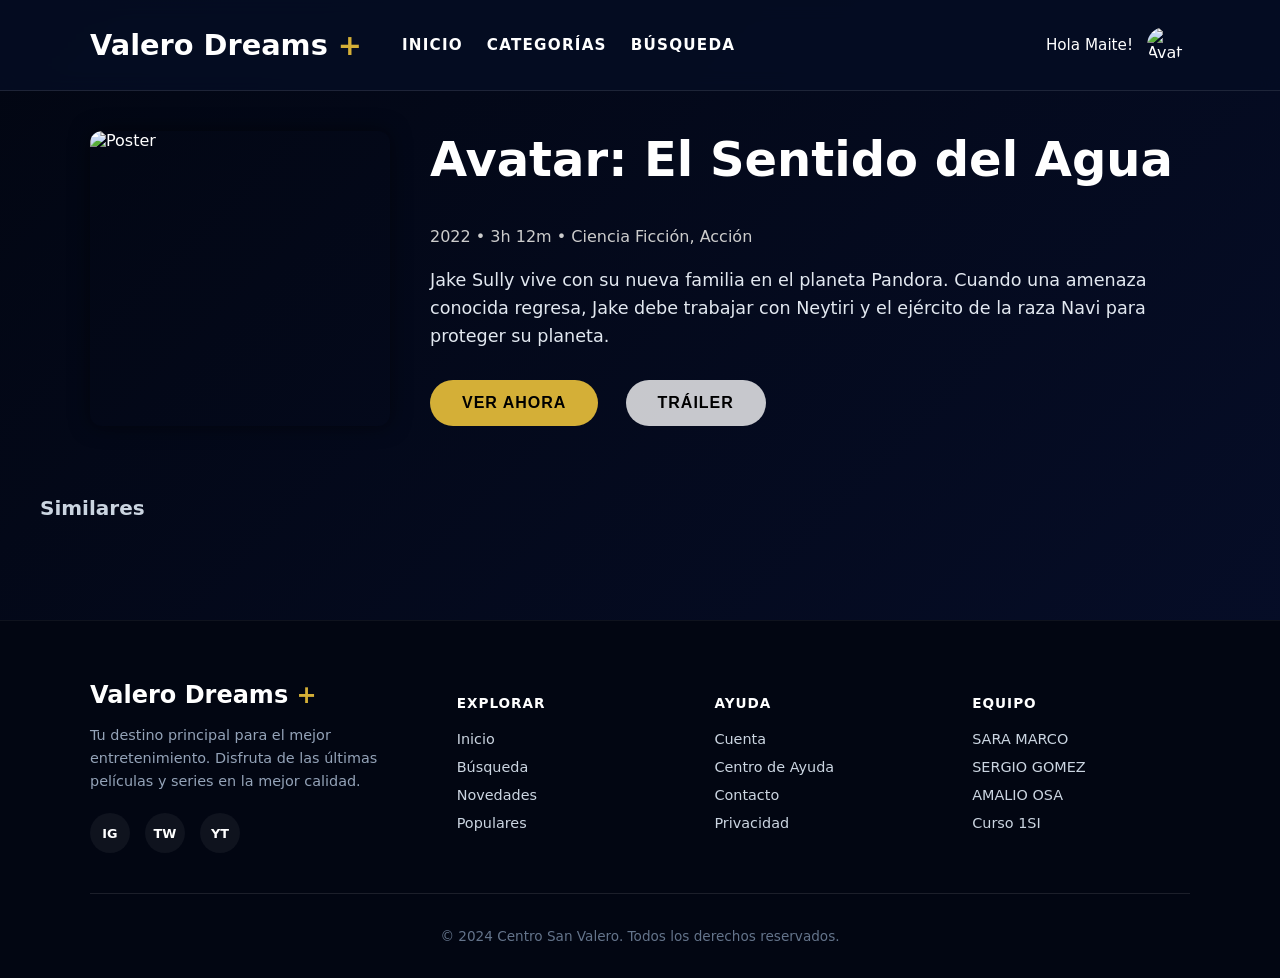
==== commit 1b7d7458: "Add files via upload" ====
--- a/details.html
+++ b/details.html
@@ -4,24 +4,48 @@
 <head>
     <meta charset="UTF-8">
     <meta name="viewport" content="width=device-width, initial-scale=1.0">
-    <title>Detalles - Disney+ Clone</title>
+    <title>Detalles - Valero Dreams </title>
     <link rel="stylesheet" href="style.css">
 </head>
 
 <body>
     <header class="site-header">
         <div class="container header-inner">
-            <h1 class="site-title">Disney<span class="accent">+</span></h1>
+            <h1 class="site-title"><a href="index.html" style="text-decoration: none; color: inherit;">Valero Dreams
+                    <span class="accent">+</span></a></h1>
             <nav class="main-nav">
                 <a href="index.html">INICIO</a>
+                <div class="nav-dropdown">
+                    <span class="nav-link">CATEGORÍAS</span>
+                    <div class="dropdown-menu">
+                        <a href="#" class="dropdown-item">Acción</a>
+                        <a href="#" class="dropdown-item">Comedia</a>
+                        <a href="#" class="dropdown-item">Drama</a>
+                        <a href="#" class="dropdown-item">Ciencia Ficción</a>
+                        <div class="dropdown-divider"></div>
+                        <a href="#" class="dropdown-item">Todas</a>
+                    </div>
+                </div>
                 <a href="search.html">BÚSQUEDA</a>
             </nav>
+            <div class="user-menu">
+                <div class="user-trigger">
+                    <span class="user-name">Hola Maite! </span>
+                    <img src="https://ui-avatars.com/api/?name=Maite&background=d4af37&color=000" alt="Avatar"
+                        class="user-avatar">
+                </div>
+                <div class="dropdown-menu">
+                    <a href="#" class="dropdown-item">Configuración</a>
+                    <div class="dropdown-divider"></div>
+                    <a href="#" class="dropdown-item text-danger">Cerrar sesión</a>
+                </div>
+            </div>
         </div>
     </header>
 
     <main class="container">
         <div class="movie-details" style="padding: 40px 0; display: flex; gap: 40px; flex-wrap: wrap;">
-            <img src="https://lumiere-a.akamaihd.net/v1/images/p_avatarthewayofwater_199_v2_1ac9b808.jpeg" alt="Poster"
+            <img src="https://lumiere-a.akamaihd.net/v1/images/image_ccdd5962.jpeg" alt="Poster"
                 style="width: 300px; border-radius: 12px; box-shadow: 0 0 20px rgba(0,0,0,0.5);">
             <div class="details-content" style="flex: 1; min-width: 300px;">
                 <h2 style="font-size: 3rem; margin-top: 0;">Avatar: El Sentido del Agua</h2>
@@ -30,23 +54,80 @@
                 </div>
                 <p style="font-size: 1.1rem; line-height: 1.6; color: #e2e8f0;">
                     Jake Sully vive con su nueva familia en el planeta Pandora. Cuando una amenaza conocida regresa,
-                    Jake debe trabajar con Neytiri y el ejército de la raza Na'vi para proteger su planeta.
+                    Jake debe trabajar con Neytiri y el ejército de la raza Navi para proteger su planeta.
                 </p>
                 <div class="actions" style="margin-top: 30px;">
                     <button class="primary-button">VER AHORA</button>
                     <button class="primary-button"
-                        style="background: rgba(255,255,255,0.1); margin-left: 10px;">TRÁILER</button>
+                        style="background: rgba(255, 255, 255, 0.778); margin-left: 10px;">TRÁILER</button>
                 </div>
             </div>
         </div>
     </main>
 
+    <!-- Sección Similares -->
+    <h2 class="section-title">Similares</h2>
+    <section class="carousel-container" id="recommended-carousel">
+        <button class="carousel-btn prev" onclick="scrollCarousel('recommended-track', -1)">&#10094;</button>
+        <div class="carousel-track-container">
+            <div class="carousel-track" id="recommended-track">
+                <!-- JS inyectará películas aquí -->
+            </div>
+        </div>
+        <button class="carousel-btn next" onclick="scrollCarousel('recommended-track', 1)">&#10095;</button>
+    </section>
+
     <footer class="site-footer">
         <div class="container">
-            <p>Trabajo de Lenguaje de Marcas - Centro San Valero</p>
-            <p>SARA MARCO · Curso: 1SI</p>
+            <div class="footer-content">
+                <div class="footer-brand">
+                    <h2>Valero Dreams <span class="accent">+</span></h2>
+                    <p class="footer-text">Tu destino principal para el mejor entretenimiento. Disfruta de las últimas
+                        películas y series en la mejor calidad.</p>
+                    <div class="footer-social">
+                        <a href="#" class="social-icon">IG</a>
+                        <a href="#" class="social-icon">TW</a>
+                        <a href="#" class="social-icon">YT</a>
+                    </div>
+                </div>
+
+                <div>
+                    <h3 class="footer-heading">Explorar</h3>
+                    <ul class="footer-links">
+                        <li><a href="index.html">Inicio</a></li>
+                        <li><a href="search.html">Búsqueda</a></li>
+                        <li><a href="#">Novedades</a></li>
+                        <li><a href="#">Populares</a></li>
+                    </ul>
+                </div>
+
+                <div>
+                    <h3 class="footer-heading">Ayuda</h3>
+                    <ul class="footer-links">
+                        <li><a href="#">Cuenta</a></li>
+                        <li><a href="#">Centro de Ayuda</a></li>
+                        <li><a href="#">Contacto</a></li>
+                        <li><a href="#">Privacidad</a></li>
+                    </ul>
+                </div>
+
+                <div>
+                    <h3 class="footer-heading">Equipo</h3>
+                    <ul class="footer-links">
+                        <li>SARA MARCO</li>
+                        <li>SERGIO GOMEZ</li>
+                        <li>AMALIO OSA</li>
+                        <li>Curso 1SI</li>
+                    </ul>
+                </div>
+            </div>
+
+            <div class="footer-bottom">
+                <p>&copy; 2024 Centro San Valero. Todos los derechos reservados.</p>
+            </div>
         </div>
     </footer>
+    <script src="script.js"></script>
 </body>
 
 </html>
--- a/style.css
+++ b/style.css
@@ -1,11 +1,40 @@
 /* Estilos Base similares a tu biblioteca */
+:root {
+    --navy-dark: #020612;
+    --navy-base: #050E24;
+    --navy-light: #0b152d;
+    --navy-card: rgba(15, 28, 58, 0.6);
+    --gold-primary: #d4af37;
+    --gold-hover: #f3c648;
+    --gold-text: #ffe6a7;
+    --text-white: #ffffff;
+}
+
 body {
     margin: 0;
-    font-family: system-ui, Arial, sans-serif;
-    background-color: #101822;
-    /* Azul oscuro Disney */
-    color: #ffffff;
-}
+    font-family: 'Poppins', system-ui, Arial, sans-serif;
+    /* Degradado Animado Navy Blue */
+    background: linear-gradient(-45deg, var(--navy-dark), var(--navy-base), #081133, var(--navy-dark));
+    background-size: 400% 400%;
+    animation: gradientBG 10s ease infinite;
+    min-height: 100vh;
+    color: var(--text-white);
+}
+
+/*
+@keyframes gradientBG {
+    0% {
+        background-position: 0% 50%;
+    }
+
+    50% {
+        background-position: 100% 50%;
+    }
+
+    100% {
+        background-position: 0% 50%;
+    }
+}*/
 
 .container {
     max-width: 1100px;
@@ -15,9 +44,12 @@
 
 /* Header - Basado en tu .site-header */
 .site-header {
-    background-color: rgba(16, 24, 34, 0.95);
+    background-color: rgba(5, 14, 36, 0.85);
     padding: 20px 0;
     border-bottom: 1px solid rgba(255, 255, 255, 0.1);
+    backdrop-filter: blur(10px);
+    position: relative;
+    z-index: 100;
 }
 
 .header-inner {
@@ -28,7 +60,8 @@
 
 .site-title {
     font-size: 1.8rem;
-    margin: 0;
+    margin: 0 40px 0 0;
+    /* Separación derecha añadida */
     font-weight: 800;
 }
 
@@ -39,6 +72,7 @@
 
 .main-nav a {
     color: #fff;
+
     text-decoration: none;
     font-weight: 700;
     font-size: 0.95rem;
@@ -49,7 +83,7 @@
 }
 
 .main-nav a:hover {
-    color: #fff;
+    color: var(--gold-primary);
 }
 
 .main-nav a::after {
@@ -59,7 +93,7 @@
     left: 0;
     width: 0%;
     height: 2px;
-    background-color: #7C3AED;
+    background-color: var(--gold-primary);
     transition: width 0.3s;
 }
 
@@ -69,14 +103,14 @@
 
 .section-title {
     font-size: 1.25rem;
-    margin: 30px 0 20px;
+    margin: 30px 40px 20px;
     color: #cbd5e1;
     font-weight: 600;
 }
 
 
 .accent {
-    color: #7C3AED;
+    color: var(--gold-primary);
 }
 
 /* Hero Section */
@@ -93,13 +127,7 @@
 }
 
 /* Oscurecimiento para que el texto se lea sobre la imagen */
-.hero-banner::after {
-    content: '';
-    position: absolute;
-    inset: 0;
-    background: linear-gradient(to top, #101822 0%, rgba(16, 24, 34, 0.4) 50%, rgba(16, 24, 34, 0.3) 100%);
-    z-index: 1;
-}
+/* .hero-banner::after removed to prevent covering text */
 
 .hero-poster {
     position: absolute;
@@ -123,11 +151,23 @@
 
 
 .hero-title {
-    font-size: 3.5rem;
+    font-size: 4rem;
     font-weight: 800;
     margin: 0 0 16px;
-    text-shadow: 2px 2px 4px rgba(0, 0, 0, 0.5);
+    /* Efecto de texto degradado brillante Dorado */
+    background: linear-gradient(to right, #fff 20%, #fde68a 40%, var(--gold-primary) 60%, #fff 80%);
+    background-size: 200% auto;
+    -webkit-background-clip: text;
+    background-clip: text;
+    -webkit-text-fill-color: transparent;
+    animation: shine 5s linear infinite;
     line-height: 1.1;
+}
+
+@keyframes shine {
+    to {
+        background-position: 200% center;
+    }
 }
 
 .hero-subtitle {
@@ -142,14 +182,14 @@
     /* Soporte para <a> tags */
     text-decoration: none;
     /* Sin subrayado */
-    background-color: #7C3AED;
-    /* Purple accent */
-    color: white;
+    background-color: var(--gold-primary);
+    /* Gold accent */
+    color: #000000;
     border: none;
     padding: 14px 32px;
     font-size: 1rem;
     font-weight: 700;
-    border-radius: 4px;
+    border-radius: 25px;
     cursor: pointer;
     transition: all 0.3s ease;
     text-transform: uppercase;
@@ -169,7 +209,7 @@
     padding: 14px 32px;
     font-size: 1rem;
     font-weight: 700;
-    border-radius: 4px;
+    border-radius: 25px;
     cursor: pointer;
     transition: all 0.3s ease;
     text-transform: uppercase;
@@ -183,13 +223,20 @@
 }
 
 .primary-button:hover {
-    background-color: #6D28D9;
+    background-color: var(--gold-hover);
     transform: translateY(-2px);
-    box-shadow: 0 4px 12px rgba(124, 58, 237, 0.4);
-}
-
-
-/* Grid de Películas - Idéntico a tu .book-grid */
+    box-shadow: 0 4px 12px rgba(212, 175, 55, 0.4);
+}
+
+
+/* Grid de Películas - Idéntico a al .book-grid */
+.movie-grid {
+    display: grid;
+    grid-template-columns: repeat(auto-fill, minmax(200px, 1fr));
+    gap: 20px;
+    margin-bottom: 40px;
+}
+
 /* Filtros */
 .filter-bar {
     display: flex;
@@ -211,7 +258,7 @@
 
 .filter-btn:hover,
 .filter-btn.active {
-    background: #fff;
+    background: var(--gold-hover);
     color: #000;
 }
 
@@ -250,14 +297,15 @@
 .carousel-btn {
     position: absolute;
     top: 50%;
+    border-radius: 25px;
     transform: translateY(-50%);
-    background: rgba(0, 0, 0, 0.5);
+    background: rgba(35, 12, 56, 0.256);
     border: none;
     color: white;
     font-size: 2rem;
     cursor: pointer;
     z-index: 10;
-    height: 100%;
+    height: 15%;
     padding: 0 10px;
     opacity: 0;
     transition: opacity 0.3s;
@@ -266,7 +314,7 @@
 }
 
 .carousel-btn:hover {
-    background: rgba(0, 0, 0, 0.8);
+    background: rgba(212, 175, 55, 0.3);
 }
 
 .carousel-container:hover .carousel-btn {
@@ -300,17 +348,41 @@
 }
 
 
+/* Actualización de Tarjetas: Glassmorphism más limpio */
 .movie-card {
-    background-color: #1a222e;
+    background-color: var(--navy-card);
+    backdrop-filter: blur(10px);
+    -webkit-backdrop-filter: blur(10px);
     border-radius: 12px;
     overflow: hidden;
-    transition: transform 0.3s;
-    border: 1px solid rgba(255, 255, 255, 0.05);
+    transition: transform 0.3s cubic-bezier(0.175, 0.885, 0.32, 1.275), box-shadow 0.3s ease;
+    border: 1px solid rgba(255, 255, 255, 0.1);
+    box-shadow: 0 4px 6px rgba(0, 0, 0, 0.1);
+}
+
+.movie-card:hover {
+    transform: translateY(-8px) scale(1.02);
+    border-color: var(--gold-primary);
+    box-shadow: 0 20px 25px -5px rgba(0, 0, 0, 0.1), 0 10px 10px -5px rgba(0, 0, 0, 0.04);
+}
+
+.movie-title {
+    margin: 0 0 5px;
+    font-size: 1rem;
+    font-weight: 600;
+    color: #fff;
+    /* Aseguramos blanco para contraste sobre fondo oscuro */
+}
+
+.movie-category {
+    margin: 0;
+    font-size: 0.85rem;
+    color: #cbd5e1;
 }
 
 .movie-card:hover {
     transform: scale(1.05);
-    border-color: #7C3AED;
+    border-color: var(--gold-primary);
 }
 
 .movie-poster {
@@ -360,7 +432,46 @@
 }
 
 .user-trigger:hover .user-avatar {
-    border-color: #7C3AED;
+    border-color: var(--gold-primary);
+}
+
+/* Nuevo Estilo para Dropdown de Navegación */
+.nav-dropdown {
+    position: relative;
+    display: flex;
+    align-items: center;
+    cursor: pointer;
+}
+
+.nav-link {
+    color: #fff;
+    font-weight: 700;
+    font-size: 0.95rem;
+    letter-spacing: 1.2px;
+    padding: 5px 0;
+    background: transparent;
+    border: none;
+    font-family: inherit;
+    cursor: pointer;
+    transition: color 0.3s;
+}
+
+.nav-dropdown:hover .nav-link {
+    color: var(--gold-primary);
+}
+
+.nav-dropdown .dropdown-menu {
+    right: auto;
+    left: 0;
+    width: 200px;
+    top: 100%;
+    margin-top: 10px;
+}
+
+.nav-dropdown:hover .dropdown-menu {
+    opacity: 1;
+    visibility: visible;
+    transform: translateY(0);
 }
 
 .dropdown-menu {
@@ -368,7 +479,7 @@
     top: 100%;
     right: 0;
     width: 180px;
-    background-color: #1a222e;
+    background-color: var(--navy-base);
     border: 1px solid rgba(255, 255, 255, 0.1);
     border-radius: 8px;
     padding: 8px 0;
@@ -378,7 +489,7 @@
     visibility: hidden;
     transform: translateY(-10px);
     transition: all 0.2s cubic-bezier(0.165, 0.84, 0.44, 1);
-    z-index: 100;
+    z-index: 1000;
 }
 
 .user-menu:hover .dropdown-menu {
@@ -394,18 +505,26 @@
     text-decoration: none;
     font-size: 0.9rem;
     transition: background-color 0.2s;
+    margin-bottom: 8px;
+    border-radius: 6px;
+    margin-left: 8px;
+    margin-right: 8px;
 }
 
 .dropdown-item:hover {
-    background-color: rgba(124, 58, 237, 0.2);
+    background-color: rgba(212, 175, 55, 0.2);
     /* Tintado suave púrpura */
     color: #fff;
+}
+
+.dropdown-item:last-child {
+    margin-bottom: 0;
 }
 
 .dropdown-divider {
     height: 1px;
     background-color: rgba(255, 255, 255, 0.1);
-    margin: 6px 0;
+    margin: 0 0 8px 0;
 }
 
 .text-danger:hover {
@@ -426,11 +545,423 @@
     }
 }
 
+/* Estilos página de Búsqueda */
+.search-container {
+    margin: 40px 0;
+    position: relative;
+}
+
+.search-input-fancy {
+    width: 100%;
+    padding: 15px 15px 15px 50px;
+    /* Espacio para icono */
+    font-size: 1.2rem;
+    background-color: #334155;
+    /* Gris azulado oscuro */
+    border: none;
+    border-radius: 8px;
+    color: white;
+    outline: none;
+    transition: background-color 0.3s, box-shadow 0.3s;
+    font-family: 'Poppins', sans-serif;
+}
+
+.search-input-fancy::placeholder {
+    color: #94a3b8;
+}
+
+.search-input-fancy:focus {
+    background-color: #1e293b;
+    box-shadow: 0 0 0 2px var(--gold-primary);
+}
+
+.search-icon {
+    position: absolute;
+    left: 15px;
+    top: 50%;
+    transform: translateY(-50%);
+    color: #94a3b8;
+    pointer-events: none;
+    font-size: 1.2rem;
+}
+
+.section-label {
+    font-size: 0.85rem;
+    color: #94a3b8;
+    text-transform: uppercase;
+    letter-spacing: 1.5px;
+    margin-bottom: 15px;
+    font-weight: 700;
+    display: block;
+}
+
+.category-grid {
+    display: grid;
+    grid-template-columns: repeat(auto-fill, minmax(160px, 1fr));
+    gap: 16px;
+    margin-bottom: 40px;
+}
+
+.category-card {
+    height: 100px;
+    border-radius: 8px;
+    overflow: hidden;
+    position: relative;
+    cursor: pointer;
+    transition: transform 0.3s cubic-bezier(0.25, 1, 0.5, 1), box-shadow 0.3s;
+    display: flex;
+    align-items: flex-end;
+    text-decoration: none;
+    border: 1px solid rgba(255, 255, 255, 0.1);
+}
+
+.category-card:hover {
+    transform: scale(1.05);
+    box-shadow: 0 10px 20px rgba(0, 0, 0, 0.3);
+    z-index: 10;
+    border-color: #fff;
+}
+
+/* Fondos simulados con gradientes elegantes */
+.bg-originales {
+    background: linear-gradient(135deg, #0f172a, #334155);
+}
+
+.bg-peliculas {
+    background: linear-gradient(135deg, #7f1d1d, #b91c1c);
+}
+
+.bg-series {
+    background: linear-gradient(135deg, #064e3b, #047857);
+}
+
+.bg-accion {
+    background: linear-gradient(135deg, #451a03, #92400e);
+}
+
+.bg-junior {
+    background: linear-gradient(135deg, #e836ec, #db2777);
+}
+
+/* Tono más Disney Jr */
+.bg-naturaleza {
+    background: linear-gradient(135deg, #14532d, #15803d);
+}
+
+.category-card span {
+    padding: 12px 15px;
+    color: white;
+    font-weight: 600;
+    font-size: 0.95rem;
+    text-shadow: 0 2px 4px rgba(0, 0, 0, 0.8);
+    width: 100%;
+    /* Gradiente sutil negro abajo para leer mejor el texto */
+    background: linear-gradient(to top, rgba(0, 0, 0, 0.8) 0%, transparent 100%);
+}
+
 /* Footer - Igual al de tu biblioteca */
 .site-footer {
-    background: #0b0e16;
-    color: #ffffff;
-    padding: 24px 0;
+    background-color: var(--navy-dark);
+    color: #cbd5e1;
+    padding: 60px 0 20px;
+    margin-top: 80px;
+    border-top: 1px solid rgba(255, 255, 255, 0.05);
+    font-size: 0.9rem;
+}
+
+.footer-content {
+    display: grid;
+    grid-template-columns: 1.5fr 1fr 1fr 1fr;
+    gap: 40px;
+    margin-bottom: 40px;
+}
+
+.footer-brand h2 {
+    color: #fff;
+    font-size: 1.5rem;
+    margin-top: 0;
+    margin-bottom: 15px;
+}
+
+.footer-text {
+    line-height: 1.6;
+    margin-bottom: 20px;
+    color: #94a3b8;
+}
+
+.footer-heading {
+    color: #fff;
+    font-weight: 600;
+    margin-bottom: 20px;
+    text-transform: uppercase;
+    font-size: 0.85rem;
+    letter-spacing: 1px;
+}
+
+.footer-links {
+    list-style: none;
+    padding: 0;
+    margin: 0;
+}
+
+.footer-links li {
+    margin-bottom: 12px;
+}
+
+.footer-links a {
+    color: #cbd5e1;
+    text-decoration: none;
+    transition: color 0.3s;
+}
+
+.footer-links a:hover {
+    color: var(--gold-primary);
+}
+
+.footer-social {
+    display: flex;
+    gap: 15px;
+}
+
+.social-icon {
+    width: 40px;
+    height: 40px;
+    background: rgba(255, 255, 255, 0.05);
+    display: flex;
+    align-items: center;
+    justify-content: center;
+    border-radius: 50%;
+    transition: all 0.3s;
+    color: #fff;
+    text-decoration: none;
+    font-weight: bold;
+    font-size: 0.8rem;
+}
+
+.social-icon:hover {
+    background: var(--gold-primary);
+    color: #000;
+}
+
+.footer-bottom {
+    border-top: 1px solid rgba(255, 255, 255, 0.1);
+    padding-top: 20px;
     text-align: center;
-    margin-top: 40px;
+    font-size: 0.85rem;
+    color: #64748b;
+}
+
+@media (max-width: 900px) {
+    .footer-content {
+        grid-template-columns: 1fr 1fr;
+    }
+}
+
+@media (max-width: 600px) {
+    .footer-content {
+        grid-template-columns: 1fr;
+        text-align: center;
+    }
+
+    .footer-social {
+        justify-content: center;
+    }
+}
+
+/* Hero Slider Styles */
+.hero-slider {
+    position: absolute;
+    top: 0;
+    left: 0;
+    width: 100%;
+    height: 100%;
+}
+
+/* Hero Slide Layout */
+.hero-slide {
+    position: absolute;
+    top: 0;
+    left: 0;
+    width: 100%;
+    height: 100%;
+    opacity: 0;
+    transition: opacity 1s ease-in-out;
+    display: flex;
+    align-items: center;
+    /* Center content vertically */
+    z-index: 0;
+    overflow: hidden;
+}
+
+.hero-slide::after {
+    content: '';
+    position: absolute;
+    inset: 0;
+    background: linear-gradient(to top, #101822 0%, rgba(16, 24, 34, 0.4) 50%, rgba(16, 24, 34, 0.3) 100%);
+    z-index: 1;
+}
+
+.hero-slide.active {
+    opacity: 1;
+    z-index: 1;
+}
+
+/* Blurred Background */
+.hero-bg-blur {
+    position: absolute;
+    inset: -20px;
+    /* Slight bleed to avoid edge issues with blur */
+    background-size: cover;
+    background-position: center;
+    filter: blur(10px) brightness(0.4);
+    z-index: -1;
+    transform: scale(1.1);
+    /* Zoom slightly */
+}
+
+/* Inner Layout Flex */
+.hero-content-inner {
+    display: flex;
+    align-items: center;
+    justify-content: space-between;
+    width: 100%;
+    height: 100%;
+    position: relative;
+    z-index: 10;
+    padding-top: 40px;
+    /* Account for header */
+}
+
+/* Text Side */
+.hero-text {
+    flex: 1;
+    padding-right: 40px;
+    animation: slideUp 0.8s ease-out;
+}
+
+/*Para separar los botones de el titulo*/
+.hero-subtitle {
+    display: block;
+    margin-bottom: 32px;
+    /* Separación con el botón */
+    font-size: 1.2rem;
+    color: #e2e8f0;
+    font-weight: 500;
+}
+
+@keyframes slideUp {
+    from {
+        opacity: 0;
+        transform: translateY(20px);
+    }
+
+    to {
+        opacity: 1;
+        transform: translateY(0);
+    }
+}
+
+.hero-title {
+    font-size: 3.5rem;
+    line-height: 1.1;
+    margin-bottom: 16px;
+    background: linear-gradient(to right, #fff 20%, #fde68a 40%, var(--gold-primary) 60%, #fff 80%);
+    -webkit-background-clip: text;
+    background-clip: text;
+    -webkit-text-fill-color: transparent;
+    background-size: 200% auto;
+    animation: shine 5s linear infinite;
+}
+
+/* Poster Side */
+.hero-poster-container {
+    flex: 0 0 300px;
+    /* Altura del poster */
+    height: 450px;
+    display: flex;
+    justify-content: center;
+    align-items: center;
+    perspective: 1000px;
+}
+
+/*Le da el efecto al poster de que esta en 3D*/
+.hero-floating-poster {
+    width: 100%;
+    height: 100%;
+    object-fit: cover;
+    border-radius: 16px;
+    box-shadow: 0 20px 50px rgba(0, 0, 0, 0.5);
+    transform: rotateY(-10deg);
+    transition: transform 0.3s;
+}
+
+.hero-floating-poster:hover {
+    transform: rotateY(0) scale(1.02);
+}
+
+/* Responsive adjustments for Hero */
+@media (max-width: 900px) {
+    .hero-content-inner {
+        flex-direction: column-reverse;
+        justify-content: center;
+        text-align: center;
+    }
+
+    .hero-poster-container {
+        height: 300px;
+        flex: 0 0 auto;
+        margin-bottom: 20px;
+    }
+
+    .hero-floating-poster {
+        transform: none;
+        /* Disable rotation on mobile for simpler look */
+    }
+
+    .hero-text {
+        padding-right: 0;
+    }
+
+    .hero-title {
+        font-size: 2.5rem;
+    }
+}
+
+/* Controls */
+.hero-controls {
+    position: absolute;
+    top: 50%;
+    left: 50%;
+    transform: translate(-50%, -50%);
+    width: 100%;
+    max-width: 1200px;
+    display: flex;
+    justify-content: space-between;
+    padding: 0 40px;
+    z-index: 20;
+    pointer-events: none;
+}
+
+.hero-btn {
+    background: rgba(0, 0, 0, 0.5);
+    color: white;
+    border: 1px solid rgba(255, 255, 255, 0.2);
+    font-size: 2rem;
+    padding: 0;
+    cursor: pointer;
+    border-radius: 50%;
+    transition: all 0.3s;
+    pointer-events: auto;
+    display: flex;
+    align-items: center;
+    justify-content: center;
+    width: 60px;
+    height: 60px;
+}
+
+.hero-btn:hover {
+    background-color: var(--gold-primary);
+    border-color: var(--gold-primary);
+    color: #000;
+    transform: scale(1.1);
 }
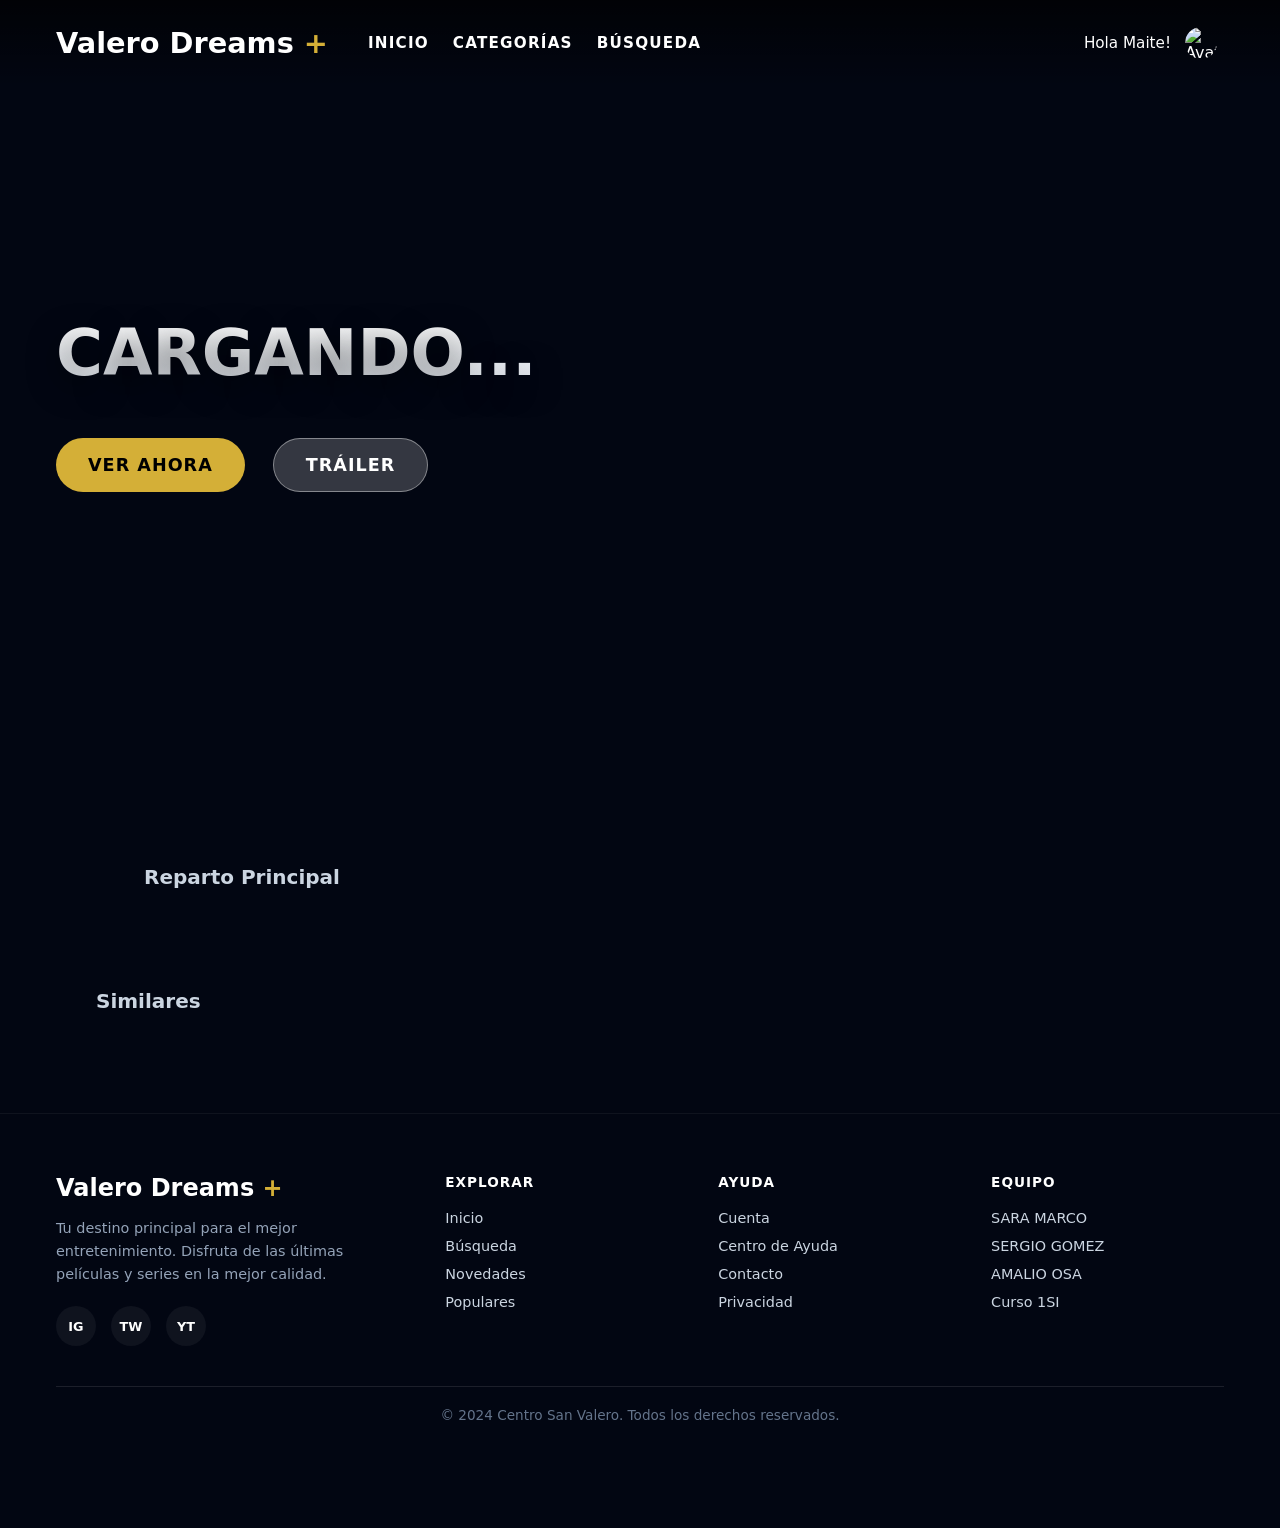
==== commit 3505b78a: "Add database inspection scripts and frontend enhancements - Created db_info.txt to document database" ====
--- a/details.html
+++ b/details.html
@@ -43,39 +43,59 @@
         </div>
     </header>
 
-    <main class="container">
-        <div class="movie-details" style="padding: 40px 0; display: flex; gap: 40px; flex-wrap: wrap;">
-            <img src="https://lumiere-a.akamaihd.net/v1/images/image_ccdd5962.jpeg" alt="Poster"
-                style="width: 300px; border-radius: 12px; box-shadow: 0 0 20px rgba(0,0,0,0.5);">
-            <div class="details-content" style="flex: 1; min-width: 300px;">
-                <h2 style="font-size: 3rem; margin-top: 0;">Avatar: El Sentido del Agua</h2>
-                <div class="meta" style="color: #ccc; margin-bottom: 20px;">
-                    <span>2022</span> • <span>3h 12m</span> • <span>Ciencia Ficción, Acción</span>
+    <main class="container-fluid" style="padding: 0;">
+        <div id="details-hero" class="details-hero">
+            <div class="details-hero-content">
+                <h1 id="detail-title" class="detail-logo-title">Cargando...</h1>
+
+                <div class="detail-badges" id="detail-meta">
+                    <!-- Meta info injected here -->
                 </div>
-                <p style="font-size: 1.1rem; line-height: 1.6; color: #e2e8f0;">
-                    Jake Sully vive con su nueva familia en el planeta Pandora. Cuando una amenaza conocida regresa,
-                    Jake debe trabajar con Neytiri y el ejército de la raza Navi para proteger su planeta.
+
+                <div class="detail-genres" id="detail-genres"
+                    style="margin-bottom: 20px; font-weight: 500; color: #cbd5e1;">
+                    <!-- Genres -->
+                </div>
+
+                <p id="detail-description" class="detail-description">
+
                 </p>
-                <div class="actions" style="margin-top: 30px;">
-                    <button class="primary-button">VER AHORA</button>
-                    <button class="primary-button"
-                        style="background: rgba(255, 255, 255, 0.778); margin-left: 10px;">TRÁILER</button>
+                <button id="read-more" class="read-more-btn" style="display: none;">MÁS INFORMACIÓN</button>
+
+                <div class="detail-actions">
+                    <button class="primary-button btn-large">VER AHORA</button>
+                    <a class="secondary-button btn-large" id="trailer-btn" href="" target="_blank">TRÁILER</a>
                 </div>
             </div>
         </div>
+
+
+
+        <!-- Reparto -->
+        <div class="container cast-section">
+            <h2 class="section-title">Reparto Principal</h2>
+            <div class="cast-scroller" id="cast-list">
+                <!-- Cast items injected here -->
+            </div>
+        </div>
+
+        <!-- Sección Similares -->
+        <div class="container">
+            <h2 class="section-title">Similares</h2>
+            <section class="carousel-container" id="recommended-carousel">
+                <button class="carousel-btn prev" onclick="scrollCarousel('recommended-track', -1)">&#10094;</button>
+                <div class="carousel-track-container">
+                    <div class="carousel-track" id="recommended-track">
+                        <!-- JS inyectará películas aquí -->
+                    </div>
+                </div>
+                <button class="carousel-btn next" onclick="scrollCarousel('recommended-track', 1)">&#10095;</button>
+            </section>
+        </div>
     </main>
 
-    <!-- Sección Similares -->
-    <h2 class="section-title">Similares</h2>
-    <section class="carousel-container" id="recommended-carousel">
-        <button class="carousel-btn prev" onclick="scrollCarousel('recommended-track', -1)">&#10094;</button>
-        <div class="carousel-track-container">
-            <div class="carousel-track" id="recommended-track">
-                <!-- JS inyectará películas aquí -->
-            </div>
-        </div>
-        <button class="carousel-btn next" onclick="scrollCarousel('recommended-track', 1)">&#10095;</button>
-    </section>
+
+
 
     <footer class="site-footer">
         <div class="container">
@@ -127,7 +147,16 @@
             </div>
         </div>
     </footer>
-    <script src="script.js"></script>
+    <div id="trailer-modal" class="modal-overlay">
+        <div class="modal-content">
+            <button class="modal-close" onclick="closeTrailer()">&times;</button>
+            <iframe id="trailer-video" width="100%" height="100%" src="" frameborder="0"
+                allow="autoplay; encrypted-media" allowfullscreen></iframe>
+        </div>
+    </div>
+
+    <script src="main.js"></script>
+    <script src="details.js"></script>
 </body>
 
 </html>
--- a/style.css
+++ b/style.css
@@ -10,15 +10,51 @@
     --text-white: #ffffff;
 }
 
+* {
+    box-sizing: border-box;
+    margin: 0;
+    padding: 0;
+    font-family: 'Google Sans', system-ui, Arial, sans-serif;
+}
+
+/* Skeleton Loading Animation */
+@keyframes skeleton-loading {
+    0% { background-color: #1e293b; }
+    100% { background-color: #334155; }
+}
+
+.skeleton {
+    animation: skeleton-loading 1s linear infinite alternate;
+    width: 100%;
+    height: 100%;
+    border-radius: 12px;
+}
+
+.skeleton-text {
+    height: 1rem;
+    margin-bottom: 0.5rem;
+    border-radius: 4px;
+}
+
+/* Image Fade In */
+.img-fade-in {
+    opacity: 0;
+    transition: opacity 0.5s ease-in;
+}
+
+.img-loaded {
+    opacity: 1;
+}
+
 body {
     margin: 0;
-    font-family: 'Poppins', system-ui, Arial, sans-serif;
     /* Degradado Animado Navy Blue */
-    background: linear-gradient(-45deg, var(--navy-dark), var(--navy-base), #081133, var(--navy-dark));
+    background: linear-gradient(-45deg, var(--navy-dark), var(--navy-base), rgba(2, 6, 18, 0.6), var(--navy-dark));
     background-size: 400% 400%;
     animation: gradientBG 10s ease infinite;
     min-height: 100vh;
     color: var(--text-white);
+    overflow-x: hidden;
 }
 
 /*
@@ -37,20 +73,48 @@
 }*/
 
 .container {
-    max-width: 1100px;
+    max-width: 1200px;
     margin: 0 auto;
     padding: 0 16px;
 }
 
+.search-results {
+    display: grid;
+    grid-template-columns: repeat(auto-fill, minmax(200px, 1fr));
+    gap: 20px;
+    margin-bottom: 40px;
+}
+
+.movie-result-card {
+    width: 300px;
+    height: 350px;
+    padding: 4px;
+    border: 1px solid #cbd5e1;
+    border-radius: 10px;
+}
+
 /* Header - Basado en tu .site-header */
+/* Header - Transparent Gradient Overlay */
 .site-header {
-    background-color: rgba(5, 14, 36, 0.85);
+    background: linear-gradient(to bottom, rgba(0, 0, 0, 0.7) 0%, transparent 100%);
     padding: 20px 0;
-    border-bottom: 1px solid rgba(255, 255, 255, 0.1);
-    backdrop-filter: blur(10px);
-    position: relative;
+    border-bottom: none;
+    position: absolute; /* Overlay on top of content */
+    width: 100%;
+    top: 0;
+    left: 0;
     z-index: 100;
 }
+
+/* Ensure body has a consistent dark base for blending */
+body {
+    background-color: #020612; /* Fallback/Base */
+}
+
+/* Add bottom fade to hero slide to blend with body */
+/* .hero-slide::after {
+    redundant with hero-bg-blur::after
+} */
 
 .header-inner {
     display: flex;
@@ -86,15 +150,53 @@
     color: var(--gold-primary);
 }
 
-.main-nav a::after {
-    content: '';
-    position: absolute;
-    bottom: 0;
-    left: 0;
-    width: 0%;
-    height: 2px;
-    background-color: var(--gold-primary);
-    transition: width 0.3s;
+/* Removed broken block */
+
+/* Hero Button Updates */
+.hero-btn-more {
+    display: inline-flex;
+    align-items: center;
+    justify-content: center;
+    background-color: rgba(100, 116, 139, 0.4); /* Grayish transparent */
+    color: white;
+    padding: 12px 24px;
+    border-radius: 4px; /* More rectangular like image */
+    font-weight: 600;
+    font-size: 1rem;
+    text-decoration: none;
+    transition: all 0.2s;
+    backdrop-filter: blur(5px);
+    border: none;
+}
+
+.hero-btn-more:hover {
+    background-color: rgba(100, 116, 139, 0.6);
+    transform: scale(1.05);
+}
+
+/* Pagination Dots */
+.hero-dots {
+    position: absolute;
+    bottom: 30px;
+    left: 50%;
+    transform: translateX(-50%);
+    display: flex;
+    gap: 10px;
+    z-index: 10;
+}
+
+.hero-dot {
+    width: 8px;
+    height: 8px;
+    border-radius: 50%;
+    background-color: rgba(255, 255, 255, 0.3);
+    cursor: pointer;
+    transition: all 0.3s;
+}
+
+.hero-dot.active {
+    background-color: white;
+    transform: scale(1.2);
 }
 
 .main-nav a:hover::after {
@@ -128,6 +230,9 @@
 
 /* Oscurecimiento para que el texto se lea sobre la imagen */
 /* .hero-banner::after removed to prevent covering text */
+/* Oscurecimiento para que el texto se lea sobre la imagen */
+/* Clean look: rely on hero-bg-blur gradients */
+
 
 .hero-poster {
     position: absolute;
@@ -146,8 +251,6 @@
     /* Mayor que el overlay (1) y la imagen (0) */
     position: relative;
 }
-
-
 
 
 .hero-title {
@@ -189,7 +292,7 @@
     padding: 14px 32px;
     font-size: 1rem;
     font-weight: 700;
-    border-radius: 25px;
+    border-radius: 100px;
     cursor: pointer;
     transition: all 0.3s ease;
     text-transform: uppercase;
@@ -209,7 +312,7 @@
     padding: 14px 32px;
     font-size: 1rem;
     font-weight: 700;
-    border-radius: 25px;
+    border-radius: 100px;
     cursor: pointer;
     transition: all 0.3s ease;
     text-transform: uppercase;
@@ -271,7 +374,7 @@
 }
 
 .carousel-track-container {
-    overflow: hidden;
+    /* overflow: hidden; */
     width: 100%;
 }
 
@@ -284,37 +387,44 @@
 .movie-card {
     flex: 0 0 calc(20% - 16px);
     /* 5 pelis por fila */
-    min-width: 150px;
-    background-color: #1a222e;
+    min-width: 200px; /* Reduced from 250px to prevent crowding */
+    background-color: transparent; /* Transparent to let image show */
     border-radius: 12px;
     overflow: hidden;
     transition: transform 0.3s;
-    border: 1px solid rgba(255, 255, 255, 0.05);
+    border: none; /* Removed border for cleaner look */
     position: relative;
-}
-
+    aspect-ratio: 2/3; /* Enforce poster ratio on the card itself */
+}
+
+/* Flechas del carrusel */
 /* Flechas del carrusel */
 .carousel-btn {
     position: absolute;
     top: 50%;
-    border-radius: 25px;
     transform: translateY(-50%);
-    background: rgba(35, 12, 56, 0.256);
+    background: transparent;
     border: none;
-    color: white;
-    font-size: 2rem;
+    color: rgba(255, 255, 255, 0.7);
+    font-size: 2.5rem;
     cursor: pointer;
     z-index: 10;
-    height: 15%;
+    height: auto;
+    width: auto;
     padding: 0 10px;
     opacity: 0;
-    transition: opacity 0.3s;
+    transition: all 0.3s;
     display: flex;
     align-items: center;
+    justify-content: center;
+    text-shadow: 0 2px 5px rgba(0,0,0,0.8);
 }
 
 .carousel-btn:hover {
-    background: rgba(212, 175, 55, 0.3);
+    color: #fff;
+    background: transparent;
+    transform: translateY(-50%) scale(1.2);
+    text-shadow: 0 0 10px rgba(255,255,255,0.6);
 }
 
 .carousel-container:hover .carousel-btn {
@@ -322,12 +432,12 @@
 }
 
 .carousel-btn.prev {
-    left: 0;
+    left: -30px; /* Outside the container content if possible, or inside edge */
 }
 
 .carousel-btn.next {
-    right: 0;
-}
+    right: -30px;
+}  
 
 @media (max-width: 1100px) {
     .movie-card {
@@ -349,15 +459,16 @@
 
 
 /* Actualización de Tarjetas: Glassmorphism más limpio */
+/* Actualización de Tarjetas: Glassmorphism más limpio - OVERRIDE for clean look */
 .movie-card {
-    background-color: var(--navy-card);
-    backdrop-filter: blur(10px);
-    -webkit-backdrop-filter: blur(10px);
-    border-radius: 12px;
+    background-color: transparent;
+    backdrop-filter: none;
+    -webkit-backdrop-filter: none;
     overflow: hidden;
-    transition: transform 0.3s cubic-bezier(0.175, 0.885, 0.32, 1.275), box-shadow 0.3s ease;
-    border: 1px solid rgba(255, 255, 255, 0.1);
-    box-shadow: 0 4px 6px rgba(0, 0, 0, 0.1);
+    border-radius: 16px; /* Rounder corners like example */
+    transition: transform 0.3s ease, box-shadow 0.3s ease;
+    border: none;
+    box-shadow: 0 4px 10px rgba(0, 0, 0, 0.3);
 }
 
 .movie-card:hover {
@@ -387,14 +498,26 @@
 
 .movie-poster {
     width: 100%;
-    aspect-ratio: 2/3;
-    /* Proporción de poster de cine */
+    height: 100%; /* Force fill */
     object-fit: cover;
     display: block;
 }
 
 .movie-info {
-    padding: 12px;
+    position: absolute;
+    bottom: 0;
+    left: 0;
+    width: 100%;
+    padding: 20px 15px;
+    background: linear-gradient(to top, rgba(0,0,0,0.9) 0%, rgba(0,0,0,0.6) 50%, transparent 100%);
+    opacity: 0; /* Hidden by default */
+    transform: translateY(10px);
+    transition: all 0.3s ease;
+}
+
+.movie-card:hover .movie-info {
+    opacity: 1;
+    transform: translateY(0);
 }
 
 /* Menú de Usuario */
@@ -534,13 +657,15 @@
 
 /* Responsivo - Usando tus mismos cortes de pantalla */
 @media (max-width: 900px) {
-    .movie-grid {
+    .movie-grid,
+    .search-results {
         grid-template-columns: repeat(2, 1fr);
     }
 }
 
 @media (max-width: 600px) {
-    .movie-grid {
+    .movie-grid,
+    .search-results {
         grid-template-columns: 1fr;
     }
 }
@@ -549,6 +674,16 @@
 .search-container {
     margin: 40px 0;
     position: relative;
+}
+
+/* Search specific */
+.search-container {
+    margin-top: 120px; /* Offset for fixed header */
+    margin-bottom: 40px;
+    position: relative;
+    max-width: 800px;
+    margin-left: auto;
+    margin-right: auto;
 }
 
 .search-input-fancy {
@@ -563,7 +698,7 @@
     color: white;
     outline: none;
     transition: background-color 0.3s, box-shadow 0.3s;
-    font-family: 'Poppins', sans-serif;
+    font-family: 'Google Sans', sans-serif;
 }
 
 .search-input-fancy::placeholder {
@@ -615,6 +750,24 @@
     border: 1px solid rgba(255, 255, 255, 0.1);
 }
 
+.category-icon {
+    position: absolute;
+    top: 50%;
+    left: 50%;
+    transform: translate(-50%, -50%);
+    width: 50px;
+    height: 50px;
+    fill: rgba(255, 255, 255, 0.5);
+    transition: all 0.3s ease;
+    z-index: 0;
+}
+
+.category-card:hover .category-icon {
+    transform: translate(-50%, -50%) scale(1.2);
+    fill: rgba(255, 255, 255, 0.8);
+}
+
+
 .category-card:hover {
     transform: scale(1.05);
     box-shadow: 0 10px 20px rgba(0, 0, 0, 0.3);
@@ -809,7 +962,6 @@
 /* Blurred Background */
 .hero-bg-blur {
     position: absolute;
-    inset: -20px;
     /* Slight bleed to avoid edge issues with blur */
     background-size: cover;
     background-position: center;
@@ -927,6 +1079,38 @@
     }
 }
 
+/* Hero background image */
+.hero-bg-blur {
+    position: absolute;
+    top: 0;
+    left: 0;
+    width: 100%;
+    height: 100%;
+    background-size: cover;
+    background-position: center top;
+    /* Removed heavy filter to letting image be "complete" */
+    /* Add vignette gradient overlay for text readability */
+    opacity: 0.8; /* Brighter image */
+}
+
+/* Vignette overlay on top of bg image for text clarity without hard edges */
+.hero-bg-blur::after {
+    content: '';
+    position: absolute;
+    top: 0;
+    left: 0;
+    width: 100%;
+    height: 100%;
+    /* Gradient from left (dark) to right (transparent) for text */
+    /* And from bottom (dark) to top (transparent) for blend */
+    background: radial-gradient(circle at 20% 50%, rgba(2, 6, 18, 0.8) 0%, transparent 60%),
+                linear-gradient(to top, #020612 0%, transparent 40%);
+    z-index: 1;
+}
+
+
+
+
 /* Controls */
 .hero-controls {
     position: absolute;
@@ -934,34 +1118,577 @@
     left: 50%;
     transform: translate(-50%, -50%);
     width: 100%;
-    max-width: 1200px;
+    /* Extend to full width to place arrows at edges */
+    max-width: 100%; 
     display: flex;
     justify-content: space-between;
-    padding: 0 40px;
+    padding: 0 20px;
     z-index: 20;
     pointer-events: none;
 }
 
 .hero-btn {
-    background: rgba(0, 0, 0, 0.5);
-    color: white;
-    border: 1px solid rgba(255, 255, 255, 0.2);
-    font-size: 2rem;
-    padding: 0;
+    background: transparent;
+    color: rgba(255, 255, 255, 0.7);
+    border: none;
+    font-size: 3rem; /* Large chevron */
+    padding: 10px;
     cursor: pointer;
-    border-radius: 50%;
+    border-radius: 0;
     transition: all 0.3s;
     pointer-events: auto;
     display: flex;
     align-items: center;
     justify-content: center;
-    width: 60px;
-    height: 60px;
+    width: auto;
+    height: auto;
+    text-shadow: 0 2px 10px rgba(0,0,0,0.5);
 }
 
 .hero-btn:hover {
-    background-color: var(--gold-primary);
-    border-color: var(--gold-primary);
+    background-color: transparent;
+    color: #fff;
+    transform: scale(1.2);
+    text-shadow: 0 0 15px rgba(255,255,255,0.8);
+}/* Details Hero Section */
+.details-hero {
+    position: relative;
+    width: 100%;
+    height: 100vh;
+    /* Removed viewport breakout hack since parent is full width */
+    background-size: cover;
+    background-position: center top;
+    background-repeat: no-repeat;
+    display: flex;
+    align-items: center;
+    color: white;
+    margin-top: -85px; /* Pull up behind header */
+}
+
+/* Gradient Overlay - Dark on left, transparent on right */
+.details-hero::before {
+    content: '';
+    position: absolute;
+    top: 0;
+    left: 0;
+    width: 100%;
+    height: 100%;
+    background: linear-gradient(to top, 
+        #020612 0%, 
+        rgba(2, 6, 18, 0.9) 10%, 
+        rgba(2, 6, 18, 0.6) 40%, 
+        transparent 100%);
+    z-index: 1;
+}
+
+/* Gradient Bottom - Smooth transition to content */
+.details-hero::after {
+    content: '';
+    position: absolute;
+    bottom: 0;
+    left: 0;
+    width: 100%;
+    height: 40vh; /* Taller gradient area */
+    /* background: linear-gradient(to top, #020612 15%, rgba(2, 6, 18, 0.8) 30%, transparent 100%); */
+    /* Blends to body bg #020612 */
+    background: linear-gradient(to top, #020612 10%, rgba(2, 6, 18, 0.95) 25%, rgba(2,6,18,0.7) 40%, transparent 100%);
+    z-index: 1;
+    pointer-events: none; /* Allow clicking through the gradient */
+}
+
+/* Cleaner Carousel Buttons */
+.carousel-btn {
+    position: absolute;
+    top: 50%;
+    transform: translateY(-50%);
+    background: rgba(0, 0, 0, 0.5); /* Semi-transparent black */
+    border: 1px solid rgba(255, 255, 255, 0.1);
+    color: white;
+    font-size: 1.2rem; /* Smaller icon */
+    cursor: pointer;
+    z-index: 10;
+    height: 40px; /* Smaller size */
+    width: 40px;
+    border-radius: 50%;
+    display: flex;
+    align-items: center;
+    justify-content: center;
+    opacity: 0; /* Hidden by default */
+    transition: all 0.2s ease;
+    backdrop-filter: blur(4px);
+}
+
+.carousel-btn:hover {
+    background: rgba(212, 175, 55, 0.9); /* Gold hover */
     color: #000;
-    transform: scale(1.1);
-}+    transform: translateY(-50%) scale(1.1);
+}
+
+.carousel-container:hover .carousel-btn {
+    opacity: 1;
+}
+
+.carousel-btn.prev {
+    left: 10px; /* Inside padding */
+}
+
+.carousel-btn.next {
+    right: 10px;
+}
+
+.details-hero-content {
+    position: relative;
+    z-index: 2;
+    max-width: 1200px;
+    margin: 0 auto;
+    padding: 0 16px; /* Match standard container padding */
+    width: 100%;
+    padding-top: 80px; /* Offset for header */
+}
+
+.detail-logo-title {
+    font-size: 4rem;
+    font-weight: 900;
+    text-transform: uppercase;
+    line-height: 1.1;
+    margin-bottom: 20px;
+    background: linear-gradient(to bottom, #fff, #e2e8f0);
+    -webkit-background-clip: text;
+    -webkit-text-fill-color: transparent;
+    max-width: 600px;
+    text-shadow: 0 10px 30px rgba(0,0,0,0.5);
+}
+
+.detail-badges {
+    display: flex;
+    gap: 12px;
+    align-items: center;
+    margin-bottom: 20px;
+    font-size: 0.95rem;
+    font-weight: 600;
+    color: #e2e8f0;
+}
+
+.badge {
+    padding: 4px 8px;
+    border-radius: 4px;
+    font-size: 0.8rem;
+    font-weight: 700;
+    letter-spacing: 0.5px;
+}
+
+.badge-white {
+    background-color: white;
+    color: black;
+}
+
+.badge-dark {
+    background-color: rgba(255,255,255,0.2);
+    color: white;
+    backdrop-filter: blur(4px);
+}
+
+.detail-description {
+    font-size: 1.2rem;
+    line-height: 1.6;
+    color: #f1f5f9;
+    max-width: 600px;
+    margin-bottom: 10px;
+    text-shadow: 0 2px 4px rgba(0,0,0,0.5);
+    
+    /* Truncation logic */
+    display: -webkit-box;
+    -webkit-line-clamp: 3;
+    -webkit-box-orient: vertical;
+    overflow: hidden;
+    text-overflow: ellipsis;
+}
+
+.detail-description.expanded {
+    -webkit-line-clamp: unset;
+}
+
+.read-more-btn {
+    background: none;
+    border: none;
+    color: #94a3b8;
+    font-weight: 600;
+    cursor: pointer;
+    padding: 0;
+    margin-bottom: 30px;
+    font-size: 1rem;
+    display: flex;
+    align-items: center;
+    gap: 5px;
+    transition: color 0.3s;
+}
+
+.read-more-btn:hover {
+    color: white;
+}
+
+.detail-actions {
+    display: flex;
+    gap: 16px;
+}
+
+.btn-large {
+    padding: 16px 32px;
+    font-size: 1.1rem;
+}
+
+/* Transparent Header Override for Details Page */
+.site-header.transparent {
+    background-color: transparent;
+    border-bottom: none;
+    backdrop-filter: none;
+}
+
+/* Trailer Modal */
+.modal-overlay {
+    display: none;
+    position: fixed;
+    top: 0;
+    left: 0;
+    width: 100%;
+    height: 100vh;
+    background: rgba(0, 0, 0, 0.9);
+    z-index: 1000;
+    justify-content: center;
+    align-items: center;
+    backdrop-filter: blur(8px);
+}
+
+.modal-content {
+    position: relative;
+    width: 90%;
+    max-width: 1000px;
+    aspect-ratio: 16/9;
+    background: #000;
+    box-shadow: 0 0 50px rgba(0,0,0,0.5);
+    border-radius: 12px;
+    overflow: hidden;
+}
+
+.modal-close {
+    position: absolute;
+    top: -40px;
+    right: 0;
+    color: white;
+    font-size: 2rem;
+    cursor: pointer;
+    background: none;
+    border: none;
+    padding: 10px;
+    line-height: 1;
+}
+
+.modal-overlay.active {
+    display: flex;
+    animation: fadeIn 0.3s ease;
+}
+
+@keyframes fadeIn {
+    from { opacity: 0; }
+    to { opacity: 1; }
+
+}
+
+/* Cast Section */
+.cast-section {
+    padding: 20px 5%;
+    position: relative;
+    z-index: 2;
+}
+
+.cast-scroller {
+    display: flex;
+    overflow-x: auto;
+    gap: 15px;
+    padding: 10px 0 20px 0;
+    scroll-behavior: smooth;
+    -webkit-overflow-scrolling: touch;
+}
+
+.cast-card {
+    flex: 0 0 auto;
+    width: 140px;
+    background: #1e293b; /* Dark navy card bg */
+    border-radius: 8px;
+    overflow: hidden;
+    transition: transform 0.3s ease;
+    box-shadow: 0 4px 6px -1px rgba(0, 0, 0, 0.1);
+}
+
+.cast-card:hover {
+    transform: translateY(-5px);
+    background: #28364d;
+}
+
+.cast-img {
+    width: 100%;
+    height: 180px;
+    object-fit: cover;
+    background-color: #334155;
+}
+
+.cast-info {
+    padding: 10px;
+}
+
+.cast-name {
+    font-size: 0.9rem;
+    font-weight: 700;
+    color: #e2e8f0;
+    line-height: 1.2;
+    margin-bottom: 4px;
+}
+
+.cast-character {
+    font-size: 0.8rem;
+    color: #94a3b8;
+    line-height: 1.2;
+}
+
+/* Custom Scrollbar for cast */
+.cast-scroller::-webkit-scrollbar {
+    height: 8px;
+}
+.cast-scroller::-webkit-scrollbar-track {
+    background: transparent;
+}
+.cast-scroller::-webkit-scrollbar-thumb {
+    background-color: rgba(255, 255, 255, 0.2);
+    border-radius: 4px;
+}
+
+/* =========================================
+   RESPONSIVE STYLES
+   ========================================= */
+
+@media (max-width: 1024px) {
+    .container {
+        padding: 0 24px;
+    }
+    
+    .carousel-btn.prev {
+        left: 0;
+    }
+    
+    .carousel-btn.next {
+        right: 0;
+    }
+    
+    .carousel-container {
+        padding: 0 20px;
+    }
+}
+
+@media (max-width: 768px) {
+    /* Header stacking */
+    .header-inner {
+        flex-direction: column;
+        gap: 16px;
+        align-items: center;
+    }
+
+    .site-title {
+        margin-right: 0;
+        margin-bottom: 10px;
+    }
+
+    .main-nav {
+        flex-wrap: wrap;
+        justify-content: center;
+        gap: 16px;
+        width: 100%;
+    }
+    
+    .user-menu {
+        position: absolute; /* Keep user menu top right or adjust */
+        top: 20px;
+        right: 20px;
+    }
+    
+    /* Make user text hidden on mobile to save space */
+    .user-name {
+        display: none;
+    }
+
+    /* Hero adjustments */
+    .hero-banner {
+        height: auto;
+        min-height: 80vh;
+        align-items: center; /* Center content vertically if stacking */
+    }
+
+    .hero-content {
+        padding-bottom: 40px;
+    }
+    
+    /* Header stacking */
+    .site-header {
+        background: rgba(2, 6, 18, 0.95); /* Solid dark bg for reliability on mobile */
+        position: relative; /* Release from absolute to avoid overlap issues */
+    }
+
+    .header-inner {
+        flex-direction: column;
+        gap: 16px;
+        align-items: center;
+        padding-bottom: 10px;
+    }
+
+    .site-title {
+        margin-right: 0;
+        margin-bottom: 0px;
+    }
+
+    .main-nav {
+        flex-wrap: wrap;
+        justify-content: center;
+        gap: 16px;
+        width: 100%;
+    }
+    
+    .user-menu {
+        position: absolute; /* Keep user menu top right or adjust */
+        top: 20px;
+        right: 20px;
+    }
+    
+    /* Make user text hidden on mobile to save space */
+    .user-name {
+        display: none;
+    }
+
+    /* Hero adjustments */
+    .hero-banner {
+        height: auto;
+        min-height: auto; /* Let content dictate height */
+        align-items: flex-start;
+        padding-top: 20px;
+        margin-bottom: 20px;
+    }
+    
+    .hero-bg-blur {
+        position: fixed; /* Parallax-ish or just absolute covering container */
+        /* Actually, if header is relative, hero banner is below it. */
+        /* Let's make hero banner relative and background absolute to IT */
+        position: absolute;
+        height: 100%;
+    }
+    
+    /* Fix for hero being absolute previously */
+    body {
+        /* Ensure body flow works */
+    }
+
+    .hero-content {
+        padding-bottom: 40px;
+        padding-top: 20px;
+    }
+    
+    .hero-content-inner {
+        flex-direction: column; /* Poster Top, Text Bottom */
+    }
+    
+    .hero-text {
+        text-align: center;
+        margin-top: 20px;
+        z-index: 2;
+    }
+    
+    .hero-title {
+        font-size: 2rem;
+    }
+    
+    .hero-buttons {
+        justify-content: center;
+    }
+    
+    /* Hide big arrows on mobile */
+    .hero-controls {
+        display: none;
+    }
+    
+    /* Poster Mobile */
+    .hero-poster-container {
+        height: auto; /* Auto height to fit image */
+        width: 60%; /* Limit width */
+        max-width: 250px;
+        margin: 0 auto;
+        aspect-ratio: 2/3;
+        display: block;
+    }
+    
+    .hero-floating-poster {
+        transform: none !important;
+        border-radius: 8px;
+        box-shadow: 0 10px 30px rgba(0,0,0,0.5);
+    }
+    
+    /* Movie Cards */
+    .movie-card {
+        min-width: 120px; /* Smaller cards */
+        flex: 0 0 calc(50% - 10px);
+    }
+    
+    /* Search Styling Mobile */
+    .search-container {
+        margin-top: 20px; /* Reset margin since header is relative */
+        padding: 0 20px;
+    }
+}
+
+@media (max-width: 480px) {
+    .site-title {
+        font-size: 1.5rem;
+    }
+    
+    .main-nav {
+        gap: 12px;
+        font-size: 0.85rem;
+    }
+    
+    /* Hide categories link on very small screens if needed, or just wrap */
+    
+    .hero-title {
+        font-size: 1.8rem;
+    }
+    
+    .hero-subtitle {
+        font-size: 0.9rem;
+    }
+    
+    .carousel-btn {
+        display: none; /* Hide arrows on mobile, rely on swipe/scroll */
+    }
+    
+    .carousel-track {
+        overflow-x: scroll;
+        scroll-snap-type: x mandatory;
+        padding-bottom: 20px; /* Space for scrollbar if visible */
+    }
+    
+    .movie-card {
+        scroll-snap-align: start;
+        flex: 0 0 calc(45% - 10px); /* Show part of next card */
+    }
+    
+    .detail-logo-title {
+        font-size: 2.5rem;
+    }
+    
+    .details-hero {
+        margin-top: 0; /* Reset negative margin */
+        padding-top: 180px; /* Push content down */
+        height: auto;
+        min-height: 100vh;
+        align-items: flex-start;
+    }
+    
+    .details-hero-content {
+        padding-top: 0;
+    }
+}
